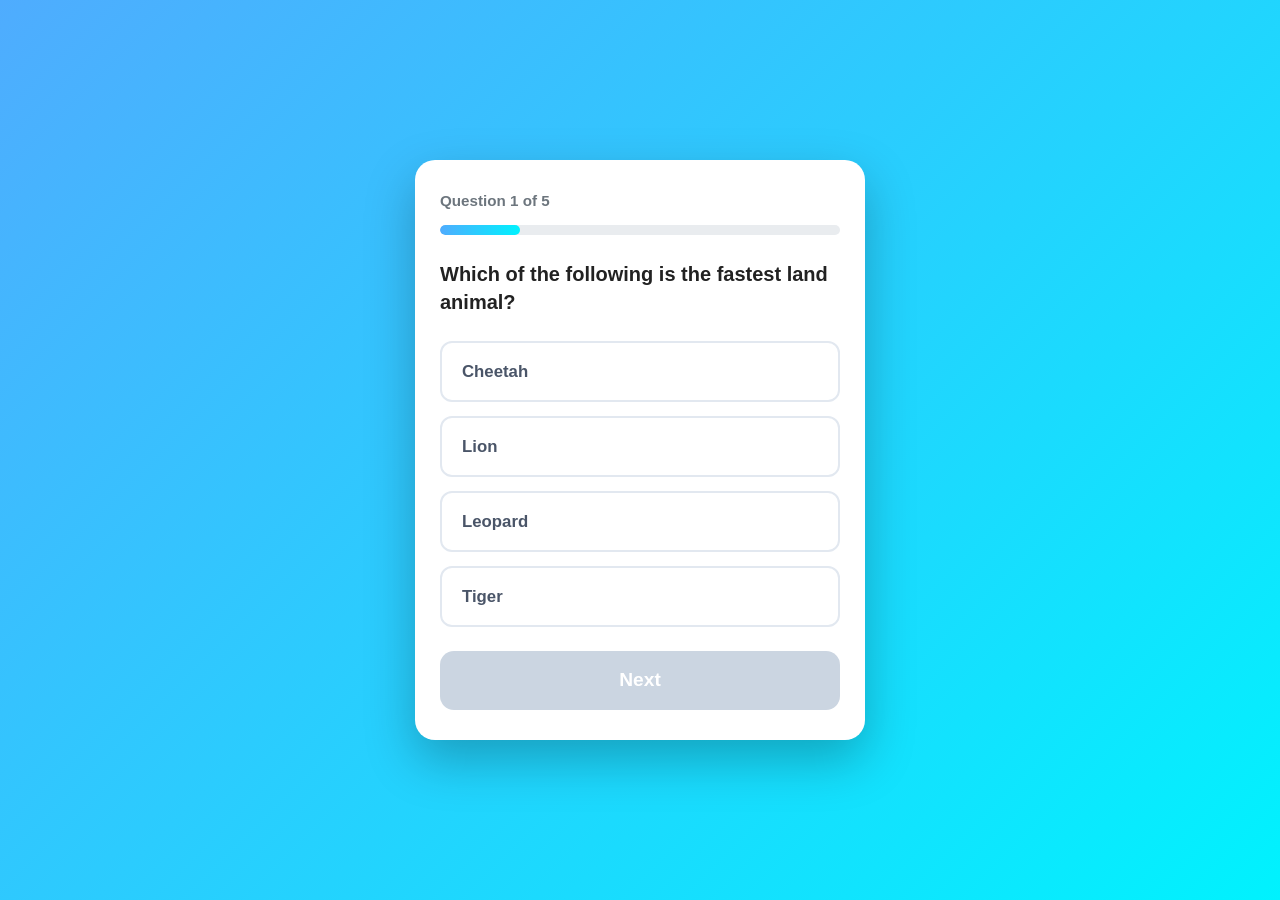
==== quiz.html @ bcdb6fd7 "first chnage first chnage" ====
<!DOCTYPE html>
<html lang="en">
<head>
    <meta charset="UTF-8">
    <meta name="viewport" content="width=device-width, initial-scale=1.0">
    <title>Quiz | Test Your IQ</title>
    <!-- Bootstrap 5 CSS -->
    <link href="https://cdn.jsdelivr.net/npm/bootstrap@5.3.0/dist/css/bootstrap.min.css" rel="stylesheet">
    <style>
        :root {
            --primary-color: #4facfe;
            --secondary-color: #00f2fe;
            --text-dark: #222222;
            --ad-bg: #f8f9fa;
            --ad-border: #ced4da;
        }

        body {
            /* Full screen gradient background matching homepage */
            background: linear-gradient(135deg, var(--primary-color) 0%, var(--secondary-color) 100%);
            font-family: Arial, sans-serif;
            color: var(--text-dark);
            margin: 0;
            min-height: 100vh;
            display: flex;
            flex-direction: column;
            justify-content: center;
            align-items: center;
            overflow-x: hidden;
            padding: 15px;
        }

        /* Mobile-first centered quiz card */
        .quiz-card {
            background: #ffffff;
            border-radius: 20px;
            padding: 30px 25px;
            max-width: 450px;
            width: 100%;
            box-shadow: 0 20px 50px rgba(0,0,0,0.25);
            position: relative;
        }

        /* Smooth slide and fade transition */
        .fade-in {
            animation: fadeIn 0.4s ease forwards;
        }

        @keyframes fadeIn {
            from { opacity: 0; transform: translateX(20px); }
            to { opacity: 1; transform: translateX(0); }
        }

        /* Progress Bar Segment */
        .progress-header {
            display: flex;
            justify-content: space-between;
            align-items: center;
            font-weight: 700;
            font-size: 0.95rem;
            color: #6c757d;
            margin-bottom: 12px;
        }

        .progress {
            height: 10px;
            border-radius: 10px;
            background-color: #e9ecef;
            margin-bottom: 25px;
        }

        .progress-bar {
            background: linear-gradient(to right, var(--primary-color), var(--secondary-color));
            border-radius: 10px;
            transition: width 0.4s ease;
        }

        /* Question Typography */
        #question-text {
            font-size: 1.25rem;
            font-weight: 800;
            margin-bottom: 25px;
            line-height: 1.4;
            color: var(--text-dark);
        }

        /* Interactive Choice Options */
        .option-btn {
            width: 100%;
            text-align: left;
            padding: 16px 20px;
            margin-bottom: 14px;
            border-radius: 12px;
            border: 2px solid #e2e8f0;
            background-color: #ffffff;
            font-size: 1.05rem;
            font-weight: 600;
            color: #4a5568;
            transition: all 0.2s ease;
            cursor: pointer;
        }

        .option-btn:hover {
            border-color: var(--primary-color);
            background-color: #f7fafc;
            transform: translateX(4px);
        }

        /* Selected State */
        .option-btn.selected {
            border-color: var(--primary-color);
            background-color: rgba(79, 172, 254, 0.1);
            color: var(--primary-color);
            box-shadow: 0 0 0 4px rgba(79, 172, 254, 0.2);
        }

        /* Clear AdContainer Specs */
        .ad-container {
            width: 100%;
            min-height: 90px;
            background-color: var(--ad-bg);
            border: 2px dashed var(--ad-border);
            display: flex;
            align-items: center;
            justify-content: center;
            color: #888888;
            border-radius: 12px;
            margin-bottom: 20px;
            font-size: 0.95rem;
            font-weight: bold;
        }

        /* Main action button */
        .btn-next {
            background: linear-gradient(to right, var(--primary-color), var(--secondary-color));
            color: #ffffff;
            font-size: 1.2rem;
            font-weight: bold;
            padding: 15px;
            border-radius: 14px;
            border: none;
            width: 100%;
            margin-top: 10px;
            transition: all 0.3s ease;
        }

        /* Disabled state formatting */
        .btn-next:disabled {
            background: #cbd5e1;
            color: #ffffff;
            cursor: not-allowed;
            box-shadow: none;
        }

        .btn-next:not(:disabled):hover {
            transform: translateY(-2px);
            box-shadow: 0 8px 25px rgba(0, 242, 254, 0.4);
            color: #ffffff;
        }

        /* Centered UI Loader */
        .loader-wrapper {
            display: flex;
            flex-direction: column;
            justify-content: center;
            align-items: center;
            color: white;
            animation: fadeIn 0.5s ease;
            text-align: center;
        }
        
    </style>
</head>
<body>

    <div class="quiz-card" id="main-card">
        
        <div id="quiz-wrapper">
            <!-- Progress Section -->
            <div class="progress-header">
                <span id="question-count">Question 1 of 5</span>
            </div>
            
            <div class="progress">
                <div id="progress-bar" class="progress-bar" role="progressbar" style="width: 20%;"></div>
            </div>

            <!-- Quiz Injection Wrapper with crossfade animation class -->
            <div id="question-fade-container" class="fade-in">
                <h3 id="question-text">Loading question...</h3>
                
                <div id="options-container">
                    <!-- Options injected here via JS -->
                </div>
            </div>

            <!-- Dynamic Ad Container (Appears conditionally based on indices) -->
            <div id="ad-slot" class="ad-container" style="display: none;">
                <div class="text-center">
                    Ad Space<br>
                    <small class="fw-normal">(Displays dynamically here)</small>
                </div>
            </div>

            <!-- Controlled Navigation -->
            <button id="next-btn" class="btn-next" disabled>Next</button>
        </div>

    </div>

    <!-- Bootstrap Bundle -->
    <script src="https://cdn.jsdelivr.net/npm/bootstrap@5.3.0/dist/js/bootstrap.bundle.min.js"></script>
    <script>
        // Quiz Data - 5 Questions
        const quizData = [
            {
                question: "Which of the following is the fastest land animal?",
                options: ["Cheetah", "Lion", "Leopard", "Tiger"],
                answer: "Cheetah"
            },
            {
                question: "How many continents are there on Earth?",
                options: ["5", "6", "7", "8"],
                answer: "7"
            },
            {
                question: "What is the hardest natural substance on Earth?",
                options: ["Gold", "Iron", "Diamond", "Platinum"],
                answer: "Diamond"
            },
            {
                question: "Solve the math puzzle: 5 + 5 × 5 = ?",
                options: ["50", "30", "25", "20"],
                answer: "30"
            },
            {
                question: "Which planet is known as the Red Planet?",
                options: ["Earth", "Mars", "Jupiter", "Venus"],
                answer: "Mars"
            }
        ];

        let currentQuestionIndex = 0;
        let score = 0;

        // Elements
        const questionText = document.getElementById('question-text');
        const optionsContainer = document.getElementById('options-container');
        const nextBtn = document.getElementById('next-btn');
        const progressCount = document.getElementById('question-count');
        const progressBar = document.getElementById('progress-bar');
        const adSlot = document.getElementById('ad-slot');
        const fadeContainer = document.getElementById('question-fade-container');

        // Functions
        function loadQuestion() {
            // Apply Fade-in structural animation transition
            fadeContainer.classList.remove('fade-in');
            void fadeContainer.offsetWidth; // Force Reflow
            fadeContainer.classList.add('fade-in');

            const currentQ = quizData[currentQuestionIndex];
            
            // Set typography texts and bootstrap progress width safely
            questionText.innerText = currentQ.question;
            progressCount.innerText = "Question " + (currentQuestionIndex + 1) + " of " + quizData.length;
            progressBar.style.width = (((currentQuestionIndex + 1) / quizData.length) * 100) + "%";

            // Render Dynamic Option Selectors
            optionsContainer.innerHTML = '';
            currentQ.options.forEach(opt => {
                const btn = document.createElement('button');
                btn.className = 'option-btn';
                btn.innerText = opt;
                btn.onclick = () => selectOption(btn, opt);
                optionsContainer.appendChild(btn);
            });

            // Neutralize UI states
            nextBtn.disabled = true;
            nextBtn.innerText = currentQuestionIndex === quizData.length - 1 ? "Submit Quiz" : "Next";
        }

        function selectOption(selectedBtn, selectedValue) {
            // Strip styles globally
            const options = document.querySelectorAll('.option-btn');
            options.forEach(btn => btn.classList.remove('selected'));
            
            // Reapply target styling cleanly
            selectedBtn.classList.add('selected');
            selectedBtn.setAttribute('data-value', selectedValue);

            // Allow passage structure
            nextBtn.disabled = false;
        }

        nextBtn.addEventListener('click', () => {
            const selectedBtn = document.querySelector('.option-btn.selected');
            if(!selectedBtn) return; // Failsafe check

            const selectedAnswer = selectedBtn.getAttribute('data-value');
            if (selectedAnswer === quizData[currentQuestionIndex].answer) {
                score++;
            }

            currentQuestionIndex++;

            // Handle Ad Display gracefully -> Inject specifically AFTER Q2 (index 2) and Q4 (index 4)
            if (currentQuestionIndex === 2 || currentQuestionIndex === 4) {
                adSlot.style.display = 'flex';
            } else {
                adSlot.style.display = 'none';
            }

            // Progression evaluation
            if (currentQuestionIndex < quizData.length) {
                loadQuestion();
            } else {
                finishQuiz();
            }
        });

        function finishQuiz() {
            // Store score output purely using localStorage before redirection
            localStorage.setItem('quizScore', score);
            localStorage.setItem('totalQuestions', quizData.length);
            
            // Seamless visual transition feedback
            const wrapper = document.getElementById('main-card');
            wrapper.style.display = 'none'; // Hide quiz card
            
            // Provide lightweight CSS animated div temporarily onto document body
            const loaderDiv = document.createElement('div');
            loaderDiv.className = 'loader-wrapper';
            loaderDiv.innerHTML = `
                <div class="spinner-border mb-3 mt-4 text-light" style="width: 4rem; height: 4rem;" role="status"></div>
                <h3 class="fw-bold mt-2">Calculating results...</h3>
            `;
            document.body.appendChild(loaderDiv);

            // Transition gracefully
            setTimeout(() => {
                window.location.href = 'result.html';
            }, 1500);
        }

        // Boot
        document.addEventListener('DOMContentLoaded', loadQuestion);
    </script>
</body>
</html>
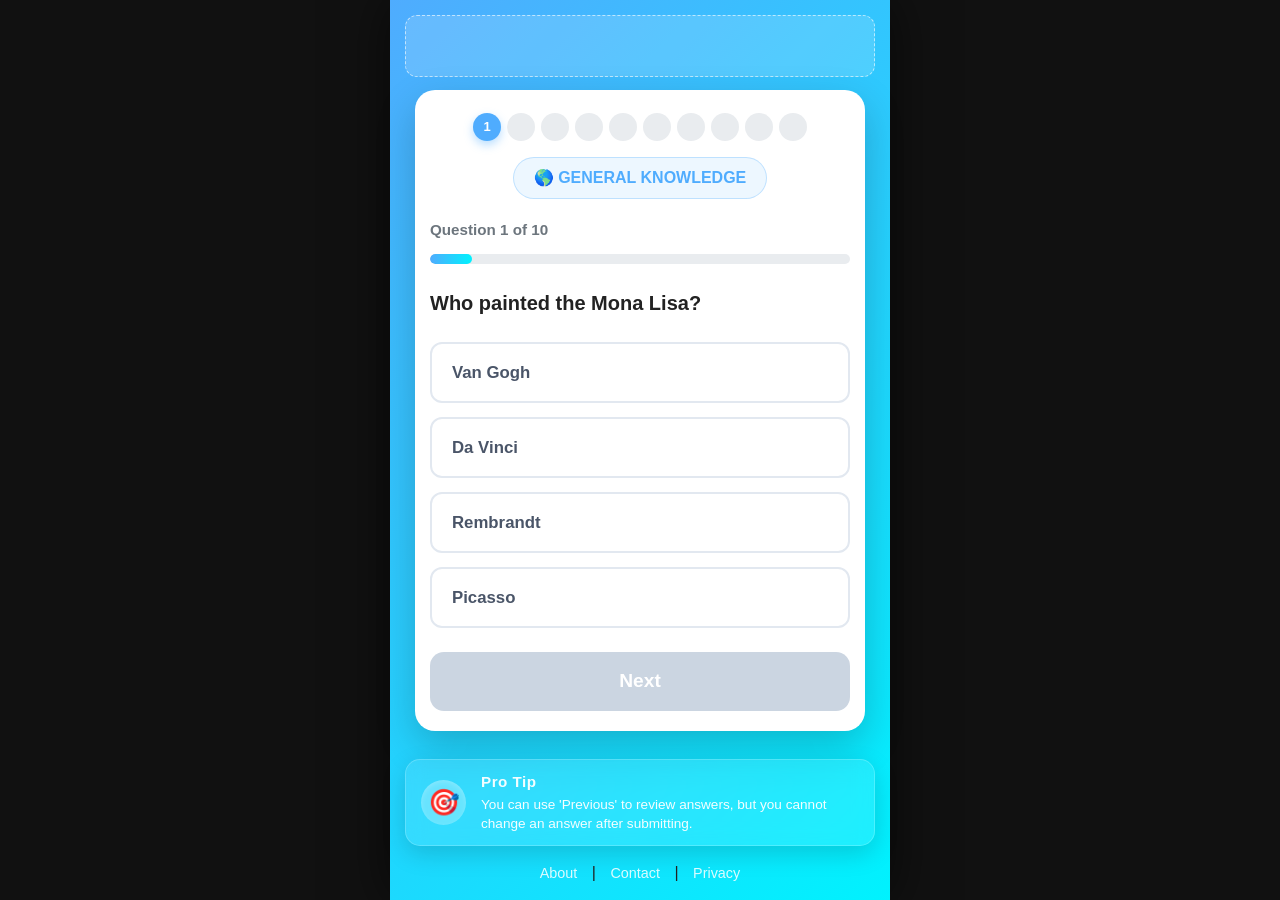
==== commit 33c1f657: "update chnage update chnage" ====
--- a/quiz.html
+++ b/quiz.html
@@ -2,8 +2,17 @@
 <html lang="en">
 <head>
     <meta charset="UTF-8">
-    <meta name="viewport" content="width=device-width, initial-scale=1.0">
-    <title>Quiz | Test Your IQ</title>
+    <meta name="viewport" content="width=device-width, initial-scale=1.0, maximum-scale=1.0, user-scalable=no, viewport-fit=cover">
+    <meta name="mobile-web-app-capable" content="yes">
+    <meta name="apple-mobile-web-app-capable" content="yes">
+    <meta name="theme-color" content="#4facfe">
+    <meta name="description" content="Answer random questions to test your knowledge! Let's see if you can score 10/10 in this premium quiz challenge.">
+    <meta name="keywords" content="quiz game, play quiz, knowledge test">
+    <title>Quiz Session | Play & Win</title>
+
+    <!-- 1️⃣ Google AdSense Main Script: Ahya 'YOUR_CLIENT_ID' ni jagya e tamaru AdSense Publisher ID nakho -->
+    <script async src="https://pagead2.googlesyndication.com/pagead/js/adsbygoogle.js?client=ca-pub-YOUR_CLIENT_ID" crossorigin="anonymous"></script>
+
     <!-- Bootstrap 5 CSS -->
     <link href="https://cdn.jsdelivr.net/npm/bootstrap@5.3.0/dist/css/bootstrap.min.css" rel="stylesheet">
     <style>
@@ -16,32 +25,125 @@
         }
 
         body {
-            /* Full screen gradient background matching homepage */
-            background: linear-gradient(135deg, var(--primary-color) 0%, var(--secondary-color) 100%);
+            background: url('https://images.unsplash.com/photo-1557683316-973673baf926?auto=format&fit=crop&w=1920&q=80') center/cover fixed, #111;
             font-family: Arial, sans-serif;
             color: var(--text-dark);
             margin: 0;
             min-height: 100vh;
             display: flex;
+            justify-content: center;
+            align-items: flex-start;
+        }
+
+        #app-wrapper {
+            background: linear-gradient(135deg, var(--primary-color) 0%, var(--secondary-color) 100%);
+            width: 100%;
+            max-width: 500px;
+            min-height: 100vh;
+            display: flex;
             flex-direction: column;
+            justify-content: space-between;
+            align-items: center;
+            padding: 15px 15px 5px 15px;
+            box-shadow: 0 0 50px rgba(0,0,0,0.6);
+            position: relative;
+        }
+
+        .top-banner-ad {
+            width: 100%;
+            background: rgba(255,255,255,0.15);
+            border: 1px dashed rgba(255,255,255,0.6);
+            border-radius: 12px;
+            padding: 10px;
+            text-align: center;
+            color: #ffffff;
+            font-weight: bold;
+            margin-bottom: 15px;
+            min-height: 60px;
+            display: flex;
+            flex-direction: column;
+            align-items: center;
+            justify-content: center;
+            font-size: 0.9rem;
+        }
+
+        .bottom-info-card {
+            background: rgba(255, 255, 255, 0.1);
+            backdrop-filter: blur(10px);
+            -webkit-backdrop-filter: blur(10px);
+            border: 1px solid rgba(255, 255, 255, 0.2);
+            border-radius: 15px;
+            padding: 12px 15px;
+            margin-top: 15px;
+            display: flex;
+            align-items: center;
+            gap: 15px;
+            text-align: left;
+            color: #ffffff;
+            box-shadow: 0 8px 25px rgba(0,0,0,0.15);
+            width: 100%;
+        }
+
+        .info-icon {
+            font-size: 1.6rem;
+            flex-shrink: 0;
+            background: rgba(255,255,255,0.25);
+            width: 45px;
+            height: 45px;
+            display: flex;
             justify-content: center;
             align-items: center;
-            overflow-x: hidden;
-            padding: 15px;
-        }
-
-        /* Mobile-first centered quiz card */
+            border-radius: 50%;
+            box-shadow: inset 0 2px 5px rgba(255,255,255,0.2);
+        }
+
+        .info-text {
+            font-size: 0.85rem;
+            line-height: 1.35;
+            opacity: 0.95;
+            flex: 1;
+        }
+
+        .info-text strong {
+            display: block;
+            font-size: 0.95rem;
+            margin-bottom: 4px;
+            color: #ffffff;
+            opacity: 1;
+            letter-spacing: 0.5px;
+        }
+        
+        footer {
+            margin-top: 15px;
+            padding-bottom: 10px;
+            text-align: center;
+        }
+
+        footer a {
+            color: #ffffff;
+            text-decoration: none;
+            font-size: 0.9rem;
+            margin: 0 10px;
+            opacity: 0.85;
+            transition: opacity 0.3s;
+            font-weight: 500;
+        }
+
+        footer a:hover {
+            opacity: 1;
+            text-decoration: underline;
+        }
+
         .quiz-card {
             background: #ffffff;
             border-radius: 20px;
-            padding: 30px 25px;
+            padding: 15px 15px 20px;
             max-width: 450px;
             width: 100%;
-            box-shadow: 0 20px 50px rgba(0,0,0,0.25);
+            box-shadow: 0 15px 40px rgba(0,0,0,0.2);
             position: relative;
         }
 
-        /* Smooth slide and fade transition */
         .fade-in {
             animation: fadeIn 0.4s ease forwards;
         }
@@ -51,7 +153,20 @@
             to { opacity: 1; transform: translateX(0); }
         }
 
-        /* Progress Bar Segment */
+        /* Dynamic Category Title Tag */
+        .cat-title {
+            background-color: rgba(79, 172, 254, 0.1);
+            color: var(--primary-color);
+            padding: 8px 20px;
+            border-radius: 30px;
+            font-size: 1rem;
+            font-weight: 800;
+            display: inline-block;
+            margin-bottom: 20px;
+            border: 1px solid rgba(79, 172, 254, 0.3);
+            text-transform: uppercase;
+        }
+
         .progress-header {
             display: flex;
             justify-content: space-between;
@@ -75,7 +190,6 @@
             transition: width 0.4s ease;
         }
 
-        /* Question Typography */
         #question-text {
             font-size: 1.25rem;
             font-weight: 800;
@@ -84,7 +198,6 @@
             color: var(--text-dark);
         }
 
-        /* Interactive Choice Options */
         .option-btn {
             width: 100%;
             text-align: left;
@@ -106,7 +219,6 @@
             transform: translateX(4px);
         }
 
-        /* Selected State */
         .option-btn.selected {
             border-color: var(--primary-color);
             background-color: rgba(79, 172, 254, 0.1);
@@ -114,7 +226,72 @@
             box-shadow: 0 0 0 4px rgba(79, 172, 254, 0.2);
         }
 
-        /* Clear AdContainer Specs */
+        .option-btn.correct {
+            background-color: #28a745 !important;
+            color: white !important;
+            border-color: #28a745 !important;
+        }
+
+        .option-btn.wrong {
+            background-color: #dc3545 !important;
+            color: white !important;
+            border-color: #dc3545 !important;
+        }
+
+        .progress-tracker {
+            display: flex;
+            justify-content: center;
+            gap: 6px;
+            margin-bottom: 20px;
+            flex-wrap: wrap;
+        }
+
+        .tracker-dot {
+            width: 28px;
+            height: 28px;
+            border-radius: 50%;
+            background: #e9ecef;
+            display: flex;
+            justify-content: center;
+            align-items: center;
+            font-size: 13px;
+            font-weight: bold;
+            color: transparent;
+            transition: all 0.3s ease;
+        }
+
+        .tracker-dot.correct {
+            background: #28a745;
+            color: white;
+            box-shadow: 0 4px 10px rgba(40,167,69,0.3);
+        }
+
+        .tracker-dot.wrong {
+            background: #dc3545;
+            color: white;
+            box-shadow: 0 4px 10px rgba(220,53,69,0.3);
+        }
+
+        .tracker-dot.active {
+            background: var(--primary-color);
+            color: white;
+            box-shadow: 0 4px 10px rgba(79,172,254,0.4);
+        }
+
+        .btn-prev {
+            background: #6c757d;
+            box-shadow: 0 5px 15px rgba(108,117,125,0.3);
+            color: white;
+            border: none;
+            border-radius: 14px;
+            font-weight: bold;
+            font-size: 1.2rem;
+            transition: all 0.3s;
+            padding: 15px;
+            width: 100%;
+            margin-top: 10px;
+        }
+
         .ad-container {
             width: 100%;
             min-height: 90px;
@@ -130,7 +307,6 @@
             font-weight: bold;
         }
 
-        /* Main action button */
         .btn-next {
             background: linear-gradient(to right, var(--primary-color), var(--secondary-color));
             color: #ffffff;
@@ -144,7 +320,6 @@
             transition: all 0.3s ease;
         }
 
-        /* Disabled state formatting */
         .btn-next:disabled {
             background: #cbd5e1;
             color: #ffffff;
@@ -158,7 +333,6 @@
             color: #ffffff;
         }
 
-        /* Centered UI Loader */
         .loader-wrapper {
             display: flex;
             flex-direction: column;
@@ -168,15 +342,37 @@
             animation: fadeIn 0.5s ease;
             text-align: center;
         }
-        
     </style>
 </head>
 <body>
-
-    <div class="quiz-card" id="main-card">
+    <div id="app-wrapper">
+
+        <div class="w-100">
+            <!-- Top External Banner Ad -->
+            <div class="top-banner-ad" style="margin-bottom: 0; padding: 0; display: block; overflow: hidden;">
+                <!-- 2️⃣ First Ad Unit: Ahya tamari AdSense details nakho -->
+                <ins class="adsbygoogle"
+                     style="display:block; min-height: 60px;"
+                     data-ad-client="ca-pub-YOUR_CLIENT_ID"
+                     data-ad-slot="YOUR_AD_SLOT_ID_1"
+                     data-ad-format="auto"
+                     data-full-width-responsive="true"></ins>
+                <script>
+                     (adsbygoogle = window.adsbygoogle || []).push({});
+                </script>
+            </div>
+        </div>
+
+        <div class="quiz-card" id="main-card">
         
+        <div id="progress-tracker" class="progress-tracker mt-2 mb-3"></div>
+
         <div id="quiz-wrapper">
-            <!-- Progress Section -->
+            
+            <div class="text-center fade-in">
+                <div id="cat-title-display" class="cat-title">Topic Loading...</div>
+            </div>
+
             <div class="progress-header">
                 <span id="question-count">Question 1 of 5</span>
             </div>
@@ -185,65 +381,160 @@
                 <div id="progress-bar" class="progress-bar" role="progressbar" style="width: 20%;"></div>
             </div>
 
-            <!-- Quiz Injection Wrapper with crossfade animation class -->
             <div id="question-fade-container" class="fade-in">
-                <h3 id="question-text">Loading question...</h3>
-                
-                <div id="options-container">
-                    <!-- Options injected here via JS -->
+                <h3 id="question-text">Loading Data...</h3>
+                <div id="options-container"></div>
+            </div>
+
+            <div id="ad-slot" class="ad-container" style="display: none; padding: 0; overflow: hidden;">
+                <!-- 3️⃣ In-Quiz Ad Unit -->
+                <ins class="adsbygoogle"
+                     style="display:block; min-height: 90px; width: 100%;"
+                     data-ad-client="ca-pub-YOUR_CLIENT_ID"
+                     data-ad-slot="YOUR_AD_SLOT_ID_2"
+                     data-ad-format="auto"
+                     data-full-width-responsive="true"></ins>
+                <script>
+                     (adsbygoogle = window.adsbygoogle || []).push({});
+                </script>
+            </div>
+
+            <div class="d-flex w-100 gap-2">
+                <button id="prev-btn" class="btn-prev w-50" style="display: none;">Previous</button>
+                <button id="next-btn" class="btn-next w-100" disabled>Next</button>
+            </div>
+        </div>
+
+        </div> <!-- End of quiz card -->
+
+        <div class="w-100">
+            <!-- Premium Glassmorphism Info Card -->
+            <div class="bottom-info-card">
+                <div class="info-icon">🎯</div>
+                <div class="info-text">
+                    <strong>Pro Tip</strong>
+                    You can use 'Previous' to review answers, but you cannot change an answer after submitting.
                 </div>
             </div>
 
-            <!-- Dynamic Ad Container (Appears conditionally based on indices) -->
-            <div id="ad-slot" class="ad-container" style="display: none;">
-                <div class="text-center">
-                    Ad Space<br>
-                    <small class="fw-normal">(Displays dynamically here)</small>
-                </div>
-            </div>
-
-            <!-- Controlled Navigation -->
-            <button id="next-btn" class="btn-next" disabled>Next</button>
+            <!-- AdSense Policy Pages Footer -->
+            <footer>
+                <a href="about.html">About</a> | 
+                <a href="contact.html">Contact</a> | 
+                <a href="privacy.html">Privacy</a>
+            </footer>
         </div>
 
-    </div>
+    </div> <!-- End of app-wrapper -->
 
     <!-- Bootstrap Bundle -->
     <script src="https://cdn.jsdelivr.net/npm/bootstrap@5.3.0/dist/js/bootstrap.bundle.min.js"></script>
     <script>
-        // Quiz Data - 5 Questions
-        const quizData = [
-            {
-                question: "Which of the following is the fastest land animal?",
-                options: ["Cheetah", "Lion", "Leopard", "Tiger"],
-                answer: "Cheetah"
+        // Data Structure accommodating multi-topics dynamically
+        const quizDatabase = {
+            gk: {
+                title: "🌎 General Knowledge",
+                data: [
+                    { question: "Which is the largest continent in the world?", options: ["Africa", "Asia", "Europe", "North America"], answer: "Asia" },
+                    { question: "Who painted the Mona Lisa?", options: ["Van Gogh", "Picasso", "Da Vinci", "Rembrandt"], answer: "Da Vinci" },
+                    { question: "What is the capital of Australia?", options: ["Sydney", "Melbourne", "Canberra", "Perth"], answer: "Canberra" },
+                    { question: "Which ocean is the largest?", options: ["Atlantic", "Indian", "Arctic", "Pacific"], answer: "Pacific" },
+                    { question: "How many states are there in the USA?", options: ["50", "52", "48", "51"], answer: "50" },
+                    { question: "Which is the smallest country in the world?", options: ["Monaco", "Vatican City", "San Marino", "Liechtenstein"], answer: "Vatican City" },
+                    { question: "Who was the first person to walk on the moon?", options: ["Yuri Gagarin", "Buzz Aldrin", "Neil Armstrong", "Michael Collins"], answer: "Neil Armstrong" },
+                    { question: "Mount Everest is located in which mountain range?", options: ["Andes", "Rockies", "Alps", "Himalayas"], answer: "Himalayas" },
+                    { question: "What is the longest river in the world?", options: ["Amazon", "Nile", "Yangtze", "Mississippi"], answer: "Nile" },
+                    { question: "Which bird is a universal symbol of peace?", options: ["Eagle", "Dove", "Swan", "Owl"], answer: "Dove" }
+                ]
             },
-            {
-                question: "How many continents are there on Earth?",
-                options: ["5", "6", "7", "8"],
-                answer: "7"
+            math: {
+                title: "🧮 Math Puzzle",
+                data: [
+                    { question: "Solve: 5 + 5 × 5 = ?", options: ["50", "30", "25", "20"], answer: "30" },
+                    { question: "What is the square root of 144?", options: ["10", "12", "14", "16"], answer: "12" },
+                    { question: "100 divided by half, plus 20 is?", options: ["70", "220", "20", "120"], answer: "220" },
+                    { question: "Which number is prime?", options: ["15", "21", "29", "33"], answer: "29" },
+                    { question: "What is 15% of 200?", options: ["30", "45", "15", "20"], answer: "30" },
+                    { question: "How many degrees are in a full circle?", options: ["180", "360", "90", "270"], answer: "360" },
+                    { question: "What is the next number in the sequence: 2, 4, 8, 16, ?", options: ["24", "30", "32", "64"], answer: "32" },
+                    { question: "Complete the equation: 8 x 8 = ?", options: ["56", "64", "72", "88"], answer: "64" },
+                    { question: "How many sides does a hexagon have?", options: ["5", "6", "7", "8"], answer: "6" },
+                    { question: "Find result: 15 - (5 * 2)", options: ["5", "10", "20", "25"], answer: "5" }
+                ]
             },
-            {
-                question: "What is the hardest natural substance on Earth?",
-                options: ["Gold", "Iron", "Diamond", "Platinum"],
-                answer: "Diamond"
+            science: {
+                title: "🧬 Science & Tech",
+                data: [
+                    { question: "What gas do plants absorb from the atmosphere?", options: ["Oxygen", "Carbon Dioxide", "Nitrogen", "Argon"], answer: "Carbon Dioxide" },
+                    { question: "What is the chemical symbol for Gold?", options: ["Go", "Gd", "Au", "Ag"], answer: "Au" },
+                    { question: "Which planet is known as the Red Planet?", options: ["Venus", "Jupiter", "Saturn", "Mars"], answer: "Mars" },
+                    { question: "Who invented the telephone?", options: ["Thomas Edison", "Nikola Tesla", "Alexander Graham Bell", "Isaac Newton"], answer: "Alexander Graham Bell" },
+                    { question: "What is the hardest natural substance on Earth?", options: ["Iron", "Diamond", "Gold", "Platinum"], answer: "Diamond" },
+                    { question: "Who developed the theory of relativity?", options: ["Isaac Newton", "Galileo Galilei", "Albert Einstein", "Stephen Hawking"], answer: "Albert Einstein" },
+                    { question: "What is the main component of the sun?", options: ["Helium", "Oxygen", "Nitrogen", "Hydrogen"], answer: "Hydrogen" },
+                    { question: "Which planet is the largest in our solar system?", options: ["Earth", "Saturn", "Jupiter", "Neptune"], answer: "Jupiter" },
+                    { question: "What part of the cell is known as the powerhouse?", options: ["Nucleus", "Ribosome", "Mitochondria", "Cell Wall"], answer: "Mitochondria" },
+                    { question: "How many bytes are in a kilobyte?", options: ["1000", "1024", "1048", "2048"], answer: "1024" }
+                ]
             },
-            {
-                question: "Solve the math puzzle: 5 + 5 × 5 = ?",
-                options: ["50", "30", "25", "20"],
-                answer: "30"
+            bollywood: {
+                title: "🎬 Bollywood",
+                data: [
+                    { question: "Who is known as the 'Badshah of Bollywood'?", options: ["Salman Khan", "Aamir Khan", "Shah Rukh Khan", "Akshay Kumar"], answer: "Shah Rukh Khan" },
+                    { question: "Which movie holds the record for highest grosser worldwide among older classics?", options: ["Sholay", "Mughal-E-Azam", "Dilwale Dulhania Le Jayenge", "Dangal"], answer: "Dangal" },
+                    { question: "Who directed '3 Idiots'?", options: ["Karan Johar", "Rajkumar Hirani", "Sanjay Leela Bhansali", "Rohit Shetty"], answer: "Rajkumar Hirani" },
+                    { question: "Which actress was known as the 'Hawa Hawai' girl?", options: ["Madhuri Dixit", "Sridevi", "Juhi Chawla", "Rekha"], answer: "Sridevi" },
+                    { question: "In 'Sholay', what was the name of Basanti’s horse?", options: ["Chetak", "Dhanno", "Badal", "Shera"], answer: "Dhanno" },
+                    { question: "Which actor played 'Munna Bhai'?", options: ["Arshad Warsi", "Sunny Deol", "Sanjay Dutt", "Govinda"], answer: "Sanjay Dutt" },
+                    { question: "What is the name of the alien in the movie 'Koi... Mil Gaya'?", options: ["P.K.", "Jadoo", "Krish", "Milky"], answer: "Jadoo" },
+                    { question: "Kitne aadmi the? is a famous line from which movie?", options: ["Deewaar", "Don", "Sholay", "Agneepath"], answer: "Sholay" },
+                    { question: "Who composed the Oscar-winning song 'Jai Ho'?", options: ["Pritam", "Shankar-Ehsaan-Loy", "A. R. Rahman", "Vishal-Shekhar"], answer: "A. R. Rahman" },
+                    { question: "In which movie does Kareena Kapoor play 'Geet'?", options: ["Kabhi Khushi Kabhie Gham", "Jab We Met", "Bodyguard", "3 Idiots"], answer: "Jab We Met" }
+                ]
             },
-            {
-                question: "Which planet is known as the Red Planet?",
-                options: ["Earth", "Mars", "Jupiter", "Venus"],
-                answer: "Mars"
-            }
-        ];
-
+            sports: {
+                title: "🏏 Sports Quiz",
+                data: [
+                    { question: "Which country won the first ICC Cricket World Cup?", options: ["Australia", "India", "West Indies", "England"], answer: "West Indies" },
+                    { question: "How many players are on a standard soccer team?", options: ["10", "11", "12", "9"], answer: "11" },
+                    { question: "Who holds the record for the most Olympic gold medals?", options: ["Usain Bolt", "Michael Phelps", "Carl Lewis", "Mark Spitz"], answer: "Michael Phelps" },
+                    { question: "In which sport would you perform a 'slam dunk'?", options: ["Tennis", "Basketball", "Volleyball", "Baseball"], answer: "Basketball" },
+                    { question: "What is the national sport of Canada?", options: ["Ice Hockey", "Lacrosse", "Curling", "Both A and B"], answer: "Both A and B" },
+                    { question: "How many grand slam tennis tournaments are there?", options: ["3", "4", "5", "6"], answer: "4" },
+                    { question: "Which country is famous for the martial art 'Judo'?", options: ["China", "Korea", "Japan", "Thailand"], answer: "Japan" },
+                    { question: "In cricket, how many runs are scored for hitting over the boundary without bouncing?", options: ["4", "5", "6", "8"], answer: "6" },
+                    { question: "Who is known as the 'Lightning Bolt' in athletics?", options: ["Carl Lewis", "Tyson Gay", "Justin Gatlin", "Usain Bolt"], answer: "Usain Bolt" },
+                    { question: "Which of these is an indoor game?", options: ["Table Tennis", "Golf", "Baseball", "Rugby"], answer: "Table Tennis" }
+                ]
+            }
+        };
+
+        // Determine specific loaded DB subset
+        const categoryId = localStorage.getItem('selectedCategory') || 'gk'; // Default failsafe
+        const activeCategory = quizDatabase[categoryId];
+
+        // Advanced Fisher-Yates Shuffle Function for complete randomness
+        function shuffleArray(array) {
+            let currentIndex = array.length, randomIndex;
+            while (currentIndex != 0) {
+                randomIndex = Math.floor(Math.random() * currentIndex);
+                currentIndex--;
+                [array[currentIndex], array[randomIndex]] = [array[randomIndex], array[currentIndex]];
+            }
+            return array;
+        }
+
+        // Shuffle Questions uniquely per session
+        const quizData = shuffleArray([...activeCategory.data]);
+
+        // Apply UI header title logic
+        document.getElementById('cat-title-display').innerText = activeCategory.title;
+
+        // Base Iteration Setup
         let currentQuestionIndex = 0;
         let score = 0;
-
-        // Elements
+        let userAnswers = {};
+
         const questionText = document.getElementById('question-text');
         const optionsContainer = document.getElementById('options-container');
         const nextBtn = document.getElementById('next-btn');
@@ -254,21 +545,46 @@
 
         // Functions
         function loadQuestion() {
-            // Apply Fade-in structural animation transition
             fadeContainer.classList.remove('fade-in');
-            void fadeContainer.offsetWidth; // Force Reflow
+            void fadeContainer.offsetWidth; 
             fadeContainer.classList.add('fade-in');
+
+            const prevBtn = document.getElementById('prev-btn');
+            if (currentQuestionIndex > 0) {
+                prevBtn.style.display = 'block';
+                nextBtn.classList.remove('w-100');
+                nextBtn.classList.add('w-50');
+            } else {
+                prevBtn.style.display = 'none';
+                nextBtn.classList.remove('w-50');
+                nextBtn.classList.add('w-100');
+            }
+
+            // Update Trackers
+            for (let i = 0; i < quizData.length; i++) {
+                const dot = document.getElementById('dot-' + i);
+                if (dot) {
+                    dot.classList.remove('active');
+                    if (i === currentQuestionIndex && !userAnswers[i]) {
+                        dot.classList.add('active');
+                        dot.innerText = i + 1;
+                    } else if (!userAnswers[i]) {
+                        dot.innerText = '';
+                    }
+                }
+            }
 
             const currentQ = quizData[currentQuestionIndex];
             
-            // Set typography texts and bootstrap progress width safely
             questionText.innerText = currentQ.question;
             progressCount.innerText = "Question " + (currentQuestionIndex + 1) + " of " + quizData.length;
             progressBar.style.width = (((currentQuestionIndex + 1) / quizData.length) * 100) + "%";
 
-            // Render Dynamic Option Selectors
             optionsContainer.innerHTML = '';
-            currentQ.options.forEach(opt => {
+            
+            const randomizedOptions = shuffleArray([...currentQ.options]);
+            
+            randomizedOptions.forEach(opt => {
                 const btn = document.createElement('button');
                 btn.className = 'option-btn';
                 btn.innerText = opt;
@@ -276,43 +592,64 @@
                 optionsContainer.appendChild(btn);
             });
 
-            // Neutralize UI states
             nextBtn.disabled = true;
             nextBtn.innerText = currentQuestionIndex === quizData.length - 1 ? "Submit Quiz" : "Next";
+
+            if (userAnswers[currentQuestionIndex]) {
+                const ansData = userAnswers[currentQuestionIndex];
+                Array.from(optionsContainer.children).forEach(btn => {
+                    btn.style.pointerEvents = 'none';
+                    if (btn.innerText === ansData.correctAns) {
+                        btn.classList.add('correct');
+                    } else if (btn.innerText === ansData.selected && !ansData.isCorrect) {
+                        btn.classList.add('wrong');
+                    }
+                });
+                nextBtn.disabled = false;
+            }
         }
 
         function selectOption(selectedBtn, selectedValue) {
-            // Strip styles globally
             const options = document.querySelectorAll('.option-btn');
             options.forEach(btn => btn.classList.remove('selected'));
-            
-            // Reapply target styling cleanly
             selectedBtn.classList.add('selected');
             selectedBtn.setAttribute('data-value', selectedValue);
-
-            // Allow passage structure
             nextBtn.disabled = false;
         }
 
         nextBtn.addEventListener('click', () => {
-            const selectedBtn = document.querySelector('.option-btn.selected');
-            if(!selectedBtn) return; // Failsafe check
-
-            const selectedAnswer = selectedBtn.getAttribute('data-value');
-            if (selectedAnswer === quizData[currentQuestionIndex].answer) {
-                score++;
+            if (!userAnswers[currentQuestionIndex]) {
+                const selectedBtn = document.querySelector('.option-btn.selected');
+                if(!selectedBtn) return; 
+
+                const selectedAnswer = selectedBtn.getAttribute('data-value');
+                const isCorrect = (selectedAnswer === quizData[currentQuestionIndex].answer);
+                
+                if (isCorrect) score++;
+
+                userAnswers[currentQuestionIndex] = {
+                    selected: selectedAnswer,
+                    correctAns: quizData[currentQuestionIndex].answer,
+                    isCorrect: isCorrect
+                };
+
+                const dot = document.getElementById('dot-' + currentQuestionIndex);
+                if (dot) {
+                    dot.innerText = isCorrect ? '✔' : '✖';
+                    dot.classList.remove('active');
+                    if (isCorrect) dot.classList.add('correct');
+                    else dot.classList.add('wrong');
+                }
             }
 
             currentQuestionIndex++;
 
-            // Handle Ad Display gracefully -> Inject specifically AFTER Q2 (index 2) and Q4 (index 4)
             if (currentQuestionIndex === 2 || currentQuestionIndex === 4) {
                 adSlot.style.display = 'flex';
             } else {
                 adSlot.style.display = 'none';
             }
 
-            // Progression evaluation
             if (currentQuestionIndex < quizData.length) {
                 loadQuestion();
             } else {
@@ -321,31 +658,47 @@
         });
 
         function finishQuiz() {
-            // Store score output purely using localStorage before redirection
+            // Write specific variables including Title to localStorage
             localStorage.setItem('quizScore', score);
             localStorage.setItem('totalQuestions', quizData.length);
+            localStorage.setItem('quizTopic', activeCategory.title);
             
-            // Seamless visual transition feedback
             const wrapper = document.getElementById('main-card');
-            wrapper.style.display = 'none'; // Hide quiz card
+            wrapper.style.display = 'none'; 
             
-            // Provide lightweight CSS animated div temporarily onto document body
             const loaderDiv = document.createElement('div');
             loaderDiv.className = 'loader-wrapper';
+            loaderDiv.style.width = '100%';
+            loaderDiv.style.flex = '1';
             loaderDiv.innerHTML = `
-                <div class="spinner-border mb-3 mt-4 text-light" style="width: 4rem; height: 4rem;" role="status"></div>
-                <h3 class="fw-bold mt-2">Calculating results...</h3>
+                <div class="spinner-border mb-3 mt-4 text-light" style="width: 4.5rem; height: 4.5rem;" role="status"></div>
+                <h3 class="fw-bold mt-3 text-light">Evaluating Answers...</h3>
             `;
-            document.body.appendChild(loaderDiv);
-
-            // Transition gracefully
+            // Critical fix: Append accurately to the inner app-wrapper mobile container layout
+            document.getElementById('app-wrapper').appendChild(loaderDiv);
+
             setTimeout(() => {
                 window.location.href = 'result.html';
             }, 1500);
         }
 
-        // Boot
-        document.addEventListener('DOMContentLoaded', loadQuestion);
+        document.getElementById('prev-btn').addEventListener('click', () => {
+            if (currentQuestionIndex > 0) {
+                currentQuestionIndex--;
+                loadQuestion();
+            }
+        });
+
+        document.addEventListener('DOMContentLoaded', () => {
+            const trackerContainer = document.getElementById('progress-tracker');
+            for (let i = 0; i < quizData.length; i++) {
+                const dot = document.createElement('div');
+                dot.className = 'tracker-dot';
+                dot.id = 'dot-' + i;
+                trackerContainer.appendChild(dot);
+            }
+            loadQuestion();
+        });
     </script>
 </body>
 </html>
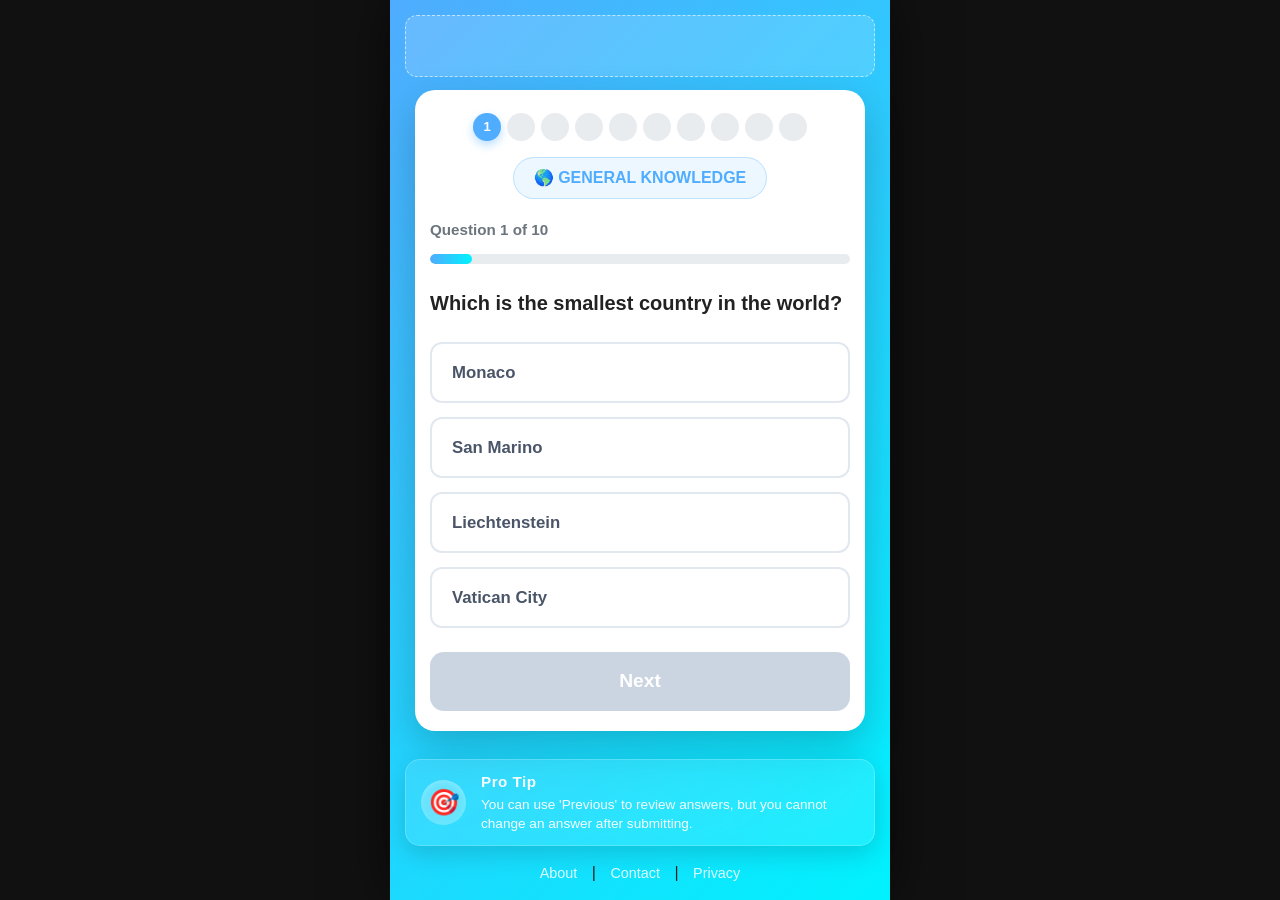
==== commit e4780093: "latest code push latest code push" ====
--- a/quiz.html
+++ b/quiz.html
@@ -1,704 +1,711 @@
-<!DOCTYPE html>
-<html lang="en">
-<head>
-    <meta charset="UTF-8">
-    <meta name="viewport" content="width=device-width, initial-scale=1.0, maximum-scale=1.0, user-scalable=no, viewport-fit=cover">
-    <meta name="mobile-web-app-capable" content="yes">
-    <meta name="apple-mobile-web-app-capable" content="yes">
-    <meta name="theme-color" content="#4facfe">
-    <meta name="description" content="Answer random questions to test your knowledge! Let's see if you can score 10/10 in this premium quiz challenge.">
-    <meta name="keywords" content="quiz game, play quiz, knowledge test">
-    <title>Quiz Session | Play & Win</title>
-
-    <!-- 1️⃣ Google AdSense Main Script: Ahya 'YOUR_CLIENT_ID' ni jagya e tamaru AdSense Publisher ID nakho -->
-    <script async src="https://pagead2.googlesyndication.com/pagead/js/adsbygoogle.js?client=ca-pub-YOUR_CLIENT_ID" crossorigin="anonymous"></script>
-
-    <!-- Bootstrap 5 CSS -->
-    <link href="https://cdn.jsdelivr.net/npm/bootstrap@5.3.0/dist/css/bootstrap.min.css" rel="stylesheet">
-    <style>
-        :root {
-            --primary-color: #4facfe;
-            --secondary-color: #00f2fe;
-            --text-dark: #222222;
-            --ad-bg: #f8f9fa;
-            --ad-border: #ced4da;
-        }
-
-        body {
-            background: url('https://images.unsplash.com/photo-1557683316-973673baf926?auto=format&fit=crop&w=1920&q=80') center/cover fixed, #111;
-            font-family: Arial, sans-serif;
-            color: var(--text-dark);
-            margin: 0;
-            min-height: 100vh;
-            display: flex;
-            justify-content: center;
-            align-items: flex-start;
-        }
-
-        #app-wrapper {
-            background: linear-gradient(135deg, var(--primary-color) 0%, var(--secondary-color) 100%);
-            width: 100%;
-            max-width: 500px;
-            min-height: 100vh;
-            display: flex;
-            flex-direction: column;
-            justify-content: space-between;
-            align-items: center;
-            padding: 15px 15px 5px 15px;
-            box-shadow: 0 0 50px rgba(0,0,0,0.6);
-            position: relative;
-        }
-
-        .top-banner-ad {
-            width: 100%;
-            background: rgba(255,255,255,0.15);
-            border: 1px dashed rgba(255,255,255,0.6);
-            border-radius: 12px;
-            padding: 10px;
-            text-align: center;
-            color: #ffffff;
-            font-weight: bold;
-            margin-bottom: 15px;
-            min-height: 60px;
-            display: flex;
-            flex-direction: column;
-            align-items: center;
-            justify-content: center;
-            font-size: 0.9rem;
-        }
-
-        .bottom-info-card {
-            background: rgba(255, 255, 255, 0.1);
-            backdrop-filter: blur(10px);
-            -webkit-backdrop-filter: blur(10px);
-            border: 1px solid rgba(255, 255, 255, 0.2);
-            border-radius: 15px;
-            padding: 12px 15px;
-            margin-top: 15px;
-            display: flex;
-            align-items: center;
-            gap: 15px;
-            text-align: left;
-            color: #ffffff;
-            box-shadow: 0 8px 25px rgba(0,0,0,0.15);
-            width: 100%;
-        }
-
-        .info-icon {
-            font-size: 1.6rem;
-            flex-shrink: 0;
-            background: rgba(255,255,255,0.25);
-            width: 45px;
-            height: 45px;
-            display: flex;
-            justify-content: center;
-            align-items: center;
-            border-radius: 50%;
-            box-shadow: inset 0 2px 5px rgba(255,255,255,0.2);
-        }
-
-        .info-text {
-            font-size: 0.85rem;
-            line-height: 1.35;
-            opacity: 0.95;
-            flex: 1;
-        }
-
-        .info-text strong {
-            display: block;
-            font-size: 0.95rem;
-            margin-bottom: 4px;
-            color: #ffffff;
-            opacity: 1;
-            letter-spacing: 0.5px;
-        }
-        
-        footer {
-            margin-top: 15px;
-            padding-bottom: 10px;
-            text-align: center;
-        }
-
-        footer a {
-            color: #ffffff;
-            text-decoration: none;
-            font-size: 0.9rem;
-            margin: 0 10px;
-            opacity: 0.85;
-            transition: opacity 0.3s;
-            font-weight: 500;
-        }
-
-        footer a:hover {
-            opacity: 1;
-            text-decoration: underline;
-        }
-
-        .quiz-card {
-            background: #ffffff;
-            border-radius: 20px;
-            padding: 15px 15px 20px;
-            max-width: 450px;
-            width: 100%;
-            box-shadow: 0 15px 40px rgba(0,0,0,0.2);
-            position: relative;
-        }
-
-        .fade-in {
-            animation: fadeIn 0.4s ease forwards;
-        }
-
-        @keyframes fadeIn {
-            from { opacity: 0; transform: translateX(20px); }
-            to { opacity: 1; transform: translateX(0); }
-        }
-
-        /* Dynamic Category Title Tag */
-        .cat-title {
-            background-color: rgba(79, 172, 254, 0.1);
-            color: var(--primary-color);
-            padding: 8px 20px;
-            border-radius: 30px;
-            font-size: 1rem;
-            font-weight: 800;
-            display: inline-block;
-            margin-bottom: 20px;
-            border: 1px solid rgba(79, 172, 254, 0.3);
-            text-transform: uppercase;
-        }
-
-        .progress-header {
-            display: flex;
-            justify-content: space-between;
-            align-items: center;
-            font-weight: 700;
-            font-size: 0.95rem;
-            color: #6c757d;
-            margin-bottom: 12px;
-        }
-
-        .progress {
-            height: 10px;
-            border-radius: 10px;
-            background-color: #e9ecef;
-            margin-bottom: 25px;
-        }
-
-        .progress-bar {
-            background: linear-gradient(to right, var(--primary-color), var(--secondary-color));
-            border-radius: 10px;
-            transition: width 0.4s ease;
-        }
-
-        #question-text {
-            font-size: 1.25rem;
-            font-weight: 800;
-            margin-bottom: 25px;
-            line-height: 1.4;
-            color: var(--text-dark);
-        }
-
-        .option-btn {
-            width: 100%;
-            text-align: left;
-            padding: 16px 20px;
-            margin-bottom: 14px;
-            border-radius: 12px;
-            border: 2px solid #e2e8f0;
-            background-color: #ffffff;
-            font-size: 1.05rem;
-            font-weight: 600;
-            color: #4a5568;
-            transition: all 0.2s ease;
-            cursor: pointer;
-        }
-
-        .option-btn:hover {
-            border-color: var(--primary-color);
-            background-color: #f7fafc;
-            transform: translateX(4px);
-        }
-
-        .option-btn.selected {
-            border-color: var(--primary-color);
-            background-color: rgba(79, 172, 254, 0.1);
-            color: var(--primary-color);
-            box-shadow: 0 0 0 4px rgba(79, 172, 254, 0.2);
-        }
-
-        .option-btn.correct {
-            background-color: #28a745 !important;
-            color: white !important;
-            border-color: #28a745 !important;
-        }
-
-        .option-btn.wrong {
-            background-color: #dc3545 !important;
-            color: white !important;
-            border-color: #dc3545 !important;
-        }
-
-        .progress-tracker {
-            display: flex;
-            justify-content: center;
-            gap: 6px;
-            margin-bottom: 20px;
-            flex-wrap: wrap;
-        }
-
-        .tracker-dot {
-            width: 28px;
-            height: 28px;
-            border-radius: 50%;
-            background: #e9ecef;
-            display: flex;
-            justify-content: center;
-            align-items: center;
-            font-size: 13px;
-            font-weight: bold;
-            color: transparent;
-            transition: all 0.3s ease;
-        }
-
-        .tracker-dot.correct {
-            background: #28a745;
-            color: white;
-            box-shadow: 0 4px 10px rgba(40,167,69,0.3);
-        }
-
-        .tracker-dot.wrong {
-            background: #dc3545;
-            color: white;
-            box-shadow: 0 4px 10px rgba(220,53,69,0.3);
-        }
-
-        .tracker-dot.active {
-            background: var(--primary-color);
-            color: white;
-            box-shadow: 0 4px 10px rgba(79,172,254,0.4);
-        }
-
-        .btn-prev {
-            background: #6c757d;
-            box-shadow: 0 5px 15px rgba(108,117,125,0.3);
-            color: white;
-            border: none;
-            border-radius: 14px;
-            font-weight: bold;
-            font-size: 1.2rem;
-            transition: all 0.3s;
-            padding: 15px;
-            width: 100%;
-            margin-top: 10px;
-        }
-
-        .ad-container {
-            width: 100%;
-            min-height: 90px;
-            background-color: var(--ad-bg);
-            border: 2px dashed var(--ad-border);
-            display: flex;
-            align-items: center;
-            justify-content: center;
-            color: #888888;
-            border-radius: 12px;
-            margin-bottom: 20px;
-            font-size: 0.95rem;
-            font-weight: bold;
-        }
-
-        .btn-next {
-            background: linear-gradient(to right, var(--primary-color), var(--secondary-color));
-            color: #ffffff;
-            font-size: 1.2rem;
-            font-weight: bold;
-            padding: 15px;
-            border-radius: 14px;
-            border: none;
-            width: 100%;
-            margin-top: 10px;
-            transition: all 0.3s ease;
-        }
-
-        .btn-next:disabled {
-            background: #cbd5e1;
-            color: #ffffff;
-            cursor: not-allowed;
-            box-shadow: none;
-        }
-
-        .btn-next:not(:disabled):hover {
-            transform: translateY(-2px);
-            box-shadow: 0 8px 25px rgba(0, 242, 254, 0.4);
-            color: #ffffff;
-        }
-
-        .loader-wrapper {
-            display: flex;
-            flex-direction: column;
-            justify-content: center;
-            align-items: center;
-            color: white;
-            animation: fadeIn 0.5s ease;
-            text-align: center;
-        }
-    </style>
-</head>
-<body>
-    <div id="app-wrapper">
-
-        <div class="w-100">
-            <!-- Top External Banner Ad -->
-            <div class="top-banner-ad" style="margin-bottom: 0; padding: 0; display: block; overflow: hidden;">
-                <!-- 2️⃣ First Ad Unit: Ahya tamari AdSense details nakho -->
-                <ins class="adsbygoogle"
-                     style="display:block; min-height: 60px;"
-                     data-ad-client="ca-pub-YOUR_CLIENT_ID"
-                     data-ad-slot="YOUR_AD_SLOT_ID_1"
-                     data-ad-format="auto"
-                     data-full-width-responsive="true"></ins>
-                <script>
-                     (adsbygoogle = window.adsbygoogle || []).push({});
-                </script>
-            </div>
-        </div>
-
-        <div class="quiz-card" id="main-card">
-        
-        <div id="progress-tracker" class="progress-tracker mt-2 mb-3"></div>
-
-        <div id="quiz-wrapper">
-            
-            <div class="text-center fade-in">
-                <div id="cat-title-display" class="cat-title">Topic Loading...</div>
-            </div>
-
-            <div class="progress-header">
-                <span id="question-count">Question 1 of 5</span>
-            </div>
-            
-            <div class="progress">
-                <div id="progress-bar" class="progress-bar" role="progressbar" style="width: 20%;"></div>
-            </div>
-
-            <div id="question-fade-container" class="fade-in">
-                <h3 id="question-text">Loading Data...</h3>
-                <div id="options-container"></div>
-            </div>
-
-            <div id="ad-slot" class="ad-container" style="display: none; padding: 0; overflow: hidden;">
-                <!-- 3️⃣ In-Quiz Ad Unit -->
-                <ins class="adsbygoogle"
-                     style="display:block; min-height: 90px; width: 100%;"
-                     data-ad-client="ca-pub-YOUR_CLIENT_ID"
-                     data-ad-slot="YOUR_AD_SLOT_ID_2"
-                     data-ad-format="auto"
-                     data-full-width-responsive="true"></ins>
-                <script>
-                     (adsbygoogle = window.adsbygoogle || []).push({});
-                </script>
-            </div>
-
-            <div class="d-flex w-100 gap-2">
-                <button id="prev-btn" class="btn-prev w-50" style="display: none;">Previous</button>
-                <button id="next-btn" class="btn-next w-100" disabled>Next</button>
-            </div>
-        </div>
-
-        </div> <!-- End of quiz card -->
-
-        <div class="w-100">
-            <!-- Premium Glassmorphism Info Card -->
-            <div class="bottom-info-card">
-                <div class="info-icon">🎯</div>
-                <div class="info-text">
-                    <strong>Pro Tip</strong>
-                    You can use 'Previous' to review answers, but you cannot change an answer after submitting.
-                </div>
-            </div>
-
-            <!-- AdSense Policy Pages Footer -->
-            <footer>
-                <a href="about.html">About</a> | 
-                <a href="contact.html">Contact</a> | 
-                <a href="privacy.html">Privacy</a>
-            </footer>
-        </div>
-
-    </div> <!-- End of app-wrapper -->
-
-    <!-- Bootstrap Bundle -->
-    <script src="https://cdn.jsdelivr.net/npm/bootstrap@5.3.0/dist/js/bootstrap.bundle.min.js"></script>
-    <script>
-        // Data Structure accommodating multi-topics dynamically
-        const quizDatabase = {
-            gk: {
-                title: "🌎 General Knowledge",
-                data: [
-                    { question: "Which is the largest continent in the world?", options: ["Africa", "Asia", "Europe", "North America"], answer: "Asia" },
-                    { question: "Who painted the Mona Lisa?", options: ["Van Gogh", "Picasso", "Da Vinci", "Rembrandt"], answer: "Da Vinci" },
-                    { question: "What is the capital of Australia?", options: ["Sydney", "Melbourne", "Canberra", "Perth"], answer: "Canberra" },
-                    { question: "Which ocean is the largest?", options: ["Atlantic", "Indian", "Arctic", "Pacific"], answer: "Pacific" },
-                    { question: "How many states are there in the USA?", options: ["50", "52", "48", "51"], answer: "50" },
-                    { question: "Which is the smallest country in the world?", options: ["Monaco", "Vatican City", "San Marino", "Liechtenstein"], answer: "Vatican City" },
-                    { question: "Who was the first person to walk on the moon?", options: ["Yuri Gagarin", "Buzz Aldrin", "Neil Armstrong", "Michael Collins"], answer: "Neil Armstrong" },
-                    { question: "Mount Everest is located in which mountain range?", options: ["Andes", "Rockies", "Alps", "Himalayas"], answer: "Himalayas" },
-                    { question: "What is the longest river in the world?", options: ["Amazon", "Nile", "Yangtze", "Mississippi"], answer: "Nile" },
-                    { question: "Which bird is a universal symbol of peace?", options: ["Eagle", "Dove", "Swan", "Owl"], answer: "Dove" }
-                ]
-            },
-            math: {
-                title: "🧮 Math Puzzle",
-                data: [
-                    { question: "Solve: 5 + 5 × 5 = ?", options: ["50", "30", "25", "20"], answer: "30" },
-                    { question: "What is the square root of 144?", options: ["10", "12", "14", "16"], answer: "12" },
-                    { question: "100 divided by half, plus 20 is?", options: ["70", "220", "20", "120"], answer: "220" },
-                    { question: "Which number is prime?", options: ["15", "21", "29", "33"], answer: "29" },
-                    { question: "What is 15% of 200?", options: ["30", "45", "15", "20"], answer: "30" },
-                    { question: "How many degrees are in a full circle?", options: ["180", "360", "90", "270"], answer: "360" },
-                    { question: "What is the next number in the sequence: 2, 4, 8, 16, ?", options: ["24", "30", "32", "64"], answer: "32" },
-                    { question: "Complete the equation: 8 x 8 = ?", options: ["56", "64", "72", "88"], answer: "64" },
-                    { question: "How many sides does a hexagon have?", options: ["5", "6", "7", "8"], answer: "6" },
-                    { question: "Find result: 15 - (5 * 2)", options: ["5", "10", "20", "25"], answer: "5" }
-                ]
-            },
-            science: {
-                title: "🧬 Science & Tech",
-                data: [
-                    { question: "What gas do plants absorb from the atmosphere?", options: ["Oxygen", "Carbon Dioxide", "Nitrogen", "Argon"], answer: "Carbon Dioxide" },
-                    { question: "What is the chemical symbol for Gold?", options: ["Go", "Gd", "Au", "Ag"], answer: "Au" },
-                    { question: "Which planet is known as the Red Planet?", options: ["Venus", "Jupiter", "Saturn", "Mars"], answer: "Mars" },
-                    { question: "Who invented the telephone?", options: ["Thomas Edison", "Nikola Tesla", "Alexander Graham Bell", "Isaac Newton"], answer: "Alexander Graham Bell" },
-                    { question: "What is the hardest natural substance on Earth?", options: ["Iron", "Diamond", "Gold", "Platinum"], answer: "Diamond" },
-                    { question: "Who developed the theory of relativity?", options: ["Isaac Newton", "Galileo Galilei", "Albert Einstein", "Stephen Hawking"], answer: "Albert Einstein" },
-                    { question: "What is the main component of the sun?", options: ["Helium", "Oxygen", "Nitrogen", "Hydrogen"], answer: "Hydrogen" },
-                    { question: "Which planet is the largest in our solar system?", options: ["Earth", "Saturn", "Jupiter", "Neptune"], answer: "Jupiter" },
-                    { question: "What part of the cell is known as the powerhouse?", options: ["Nucleus", "Ribosome", "Mitochondria", "Cell Wall"], answer: "Mitochondria" },
-                    { question: "How many bytes are in a kilobyte?", options: ["1000", "1024", "1048", "2048"], answer: "1024" }
-                ]
-            },
-            bollywood: {
-                title: "🎬 Bollywood",
-                data: [
-                    { question: "Who is known as the 'Badshah of Bollywood'?", options: ["Salman Khan", "Aamir Khan", "Shah Rukh Khan", "Akshay Kumar"], answer: "Shah Rukh Khan" },
-                    { question: "Which movie holds the record for highest grosser worldwide among older classics?", options: ["Sholay", "Mughal-E-Azam", "Dilwale Dulhania Le Jayenge", "Dangal"], answer: "Dangal" },
-                    { question: "Who directed '3 Idiots'?", options: ["Karan Johar", "Rajkumar Hirani", "Sanjay Leela Bhansali", "Rohit Shetty"], answer: "Rajkumar Hirani" },
-                    { question: "Which actress was known as the 'Hawa Hawai' girl?", options: ["Madhuri Dixit", "Sridevi", "Juhi Chawla", "Rekha"], answer: "Sridevi" },
-                    { question: "In 'Sholay', what was the name of Basanti’s horse?", options: ["Chetak", "Dhanno", "Badal", "Shera"], answer: "Dhanno" },
-                    { question: "Which actor played 'Munna Bhai'?", options: ["Arshad Warsi", "Sunny Deol", "Sanjay Dutt", "Govinda"], answer: "Sanjay Dutt" },
-                    { question: "What is the name of the alien in the movie 'Koi... Mil Gaya'?", options: ["P.K.", "Jadoo", "Krish", "Milky"], answer: "Jadoo" },
-                    { question: "Kitne aadmi the? is a famous line from which movie?", options: ["Deewaar", "Don", "Sholay", "Agneepath"], answer: "Sholay" },
-                    { question: "Who composed the Oscar-winning song 'Jai Ho'?", options: ["Pritam", "Shankar-Ehsaan-Loy", "A. R. Rahman", "Vishal-Shekhar"], answer: "A. R. Rahman" },
-                    { question: "In which movie does Kareena Kapoor play 'Geet'?", options: ["Kabhi Khushi Kabhie Gham", "Jab We Met", "Bodyguard", "3 Idiots"], answer: "Jab We Met" }
-                ]
-            },
-            sports: {
-                title: "🏏 Sports Quiz",
-                data: [
-                    { question: "Which country won the first ICC Cricket World Cup?", options: ["Australia", "India", "West Indies", "England"], answer: "West Indies" },
-                    { question: "How many players are on a standard soccer team?", options: ["10", "11", "12", "9"], answer: "11" },
-                    { question: "Who holds the record for the most Olympic gold medals?", options: ["Usain Bolt", "Michael Phelps", "Carl Lewis", "Mark Spitz"], answer: "Michael Phelps" },
-                    { question: "In which sport would you perform a 'slam dunk'?", options: ["Tennis", "Basketball", "Volleyball", "Baseball"], answer: "Basketball" },
-                    { question: "What is the national sport of Canada?", options: ["Ice Hockey", "Lacrosse", "Curling", "Both A and B"], answer: "Both A and B" },
-                    { question: "How many grand slam tennis tournaments are there?", options: ["3", "4", "5", "6"], answer: "4" },
-                    { question: "Which country is famous for the martial art 'Judo'?", options: ["China", "Korea", "Japan", "Thailand"], answer: "Japan" },
-                    { question: "In cricket, how many runs are scored for hitting over the boundary without bouncing?", options: ["4", "5", "6", "8"], answer: "6" },
-                    { question: "Who is known as the 'Lightning Bolt' in athletics?", options: ["Carl Lewis", "Tyson Gay", "Justin Gatlin", "Usain Bolt"], answer: "Usain Bolt" },
-                    { question: "Which of these is an indoor game?", options: ["Table Tennis", "Golf", "Baseball", "Rugby"], answer: "Table Tennis" }
-                ]
-            }
-        };
-
-        // Determine specific loaded DB subset
-        const categoryId = localStorage.getItem('selectedCategory') || 'gk'; // Default failsafe
-        const activeCategory = quizDatabase[categoryId];
-
-        // Advanced Fisher-Yates Shuffle Function for complete randomness
-        function shuffleArray(array) {
-            let currentIndex = array.length, randomIndex;
-            while (currentIndex != 0) {
-                randomIndex = Math.floor(Math.random() * currentIndex);
-                currentIndex--;
-                [array[currentIndex], array[randomIndex]] = [array[randomIndex], array[currentIndex]];
-            }
-            return array;
-        }
-
-        // Shuffle Questions uniquely per session
-        const quizData = shuffleArray([...activeCategory.data]);
-
-        // Apply UI header title logic
-        document.getElementById('cat-title-display').innerText = activeCategory.title;
-
-        // Base Iteration Setup
-        let currentQuestionIndex = 0;
-        let score = 0;
-        let userAnswers = {};
-
-        const questionText = document.getElementById('question-text');
-        const optionsContainer = document.getElementById('options-container');
-        const nextBtn = document.getElementById('next-btn');
-        const progressCount = document.getElementById('question-count');
-        const progressBar = document.getElementById('progress-bar');
-        const adSlot = document.getElementById('ad-slot');
-        const fadeContainer = document.getElementById('question-fade-container');
-
-        // Functions
-        function loadQuestion() {
-            fadeContainer.classList.remove('fade-in');
-            void fadeContainer.offsetWidth; 
-            fadeContainer.classList.add('fade-in');
-
-            const prevBtn = document.getElementById('prev-btn');
-            if (currentQuestionIndex > 0) {
-                prevBtn.style.display = 'block';
-                nextBtn.classList.remove('w-100');
-                nextBtn.classList.add('w-50');
-            } else {
-                prevBtn.style.display = 'none';
-                nextBtn.classList.remove('w-50');
-                nextBtn.classList.add('w-100');
-            }
-
-            // Update Trackers
-            for (let i = 0; i < quizData.length; i++) {
-                const dot = document.getElementById('dot-' + i);
-                if (dot) {
-                    dot.classList.remove('active');
-                    if (i === currentQuestionIndex && !userAnswers[i]) {
-                        dot.classList.add('active');
-                        dot.innerText = i + 1;
-                    } else if (!userAnswers[i]) {
-                        dot.innerText = '';
-                    }
-                }
-            }
-
-            const currentQ = quizData[currentQuestionIndex];
-            
-            questionText.innerText = currentQ.question;
-            progressCount.innerText = "Question " + (currentQuestionIndex + 1) + " of " + quizData.length;
-            progressBar.style.width = (((currentQuestionIndex + 1) / quizData.length) * 100) + "%";
-
-            optionsContainer.innerHTML = '';
-            
-            const randomizedOptions = shuffleArray([...currentQ.options]);
-            
-            randomizedOptions.forEach(opt => {
-                const btn = document.createElement('button');
-                btn.className = 'option-btn';
-                btn.innerText = opt;
-                btn.onclick = () => selectOption(btn, opt);
-                optionsContainer.appendChild(btn);
-            });
-
-            nextBtn.disabled = true;
-            nextBtn.innerText = currentQuestionIndex === quizData.length - 1 ? "Submit Quiz" : "Next";
-
-            if (userAnswers[currentQuestionIndex]) {
-                const ansData = userAnswers[currentQuestionIndex];
-                Array.from(optionsContainer.children).forEach(btn => {
-                    btn.style.pointerEvents = 'none';
-                    if (btn.innerText === ansData.correctAns) {
-                        btn.classList.add('correct');
-                    } else if (btn.innerText === ansData.selected && !ansData.isCorrect) {
-                        btn.classList.add('wrong');
-                    }
-                });
-                nextBtn.disabled = false;
-            }
-        }
-
-        function selectOption(selectedBtn, selectedValue) {
-            const options = document.querySelectorAll('.option-btn');
-            options.forEach(btn => btn.classList.remove('selected'));
-            selectedBtn.classList.add('selected');
-            selectedBtn.setAttribute('data-value', selectedValue);
-            nextBtn.disabled = false;
-        }
-
-        nextBtn.addEventListener('click', () => {
-            if (!userAnswers[currentQuestionIndex]) {
-                const selectedBtn = document.querySelector('.option-btn.selected');
-                if(!selectedBtn) return; 
-
-                const selectedAnswer = selectedBtn.getAttribute('data-value');
-                const isCorrect = (selectedAnswer === quizData[currentQuestionIndex].answer);
-                
-                if (isCorrect) score++;
-
-                userAnswers[currentQuestionIndex] = {
-                    selected: selectedAnswer,
-                    correctAns: quizData[currentQuestionIndex].answer,
-                    isCorrect: isCorrect
-                };
-
-                const dot = document.getElementById('dot-' + currentQuestionIndex);
-                if (dot) {
-                    dot.innerText = isCorrect ? '✔' : '✖';
-                    dot.classList.remove('active');
-                    if (isCorrect) dot.classList.add('correct');
-                    else dot.classList.add('wrong');
-                }
-            }
-
-            currentQuestionIndex++;
-
-            if (currentQuestionIndex === 2 || currentQuestionIndex === 4) {
-                adSlot.style.display = 'flex';
-            } else {
-                adSlot.style.display = 'none';
-            }
-
-            if (currentQuestionIndex < quizData.length) {
-                loadQuestion();
-            } else {
-                finishQuiz();
-            }
-        });
-
-        function finishQuiz() {
-            // Write specific variables including Title to localStorage
-            localStorage.setItem('quizScore', score);
-            localStorage.setItem('totalQuestions', quizData.length);
-            localStorage.setItem('quizTopic', activeCategory.title);
-            
-            const wrapper = document.getElementById('main-card');
-            wrapper.style.display = 'none'; 
-            
-            const loaderDiv = document.createElement('div');
-            loaderDiv.className = 'loader-wrapper';
-            loaderDiv.style.width = '100%';
-            loaderDiv.style.flex = '1';
-            loaderDiv.innerHTML = `
-                <div class="spinner-border mb-3 mt-4 text-light" style="width: 4.5rem; height: 4.5rem;" role="status"></div>
-                <h3 class="fw-bold mt-3 text-light">Evaluating Answers...</h3>
-            `;
-            // Critical fix: Append accurately to the inner app-wrapper mobile container layout
-            document.getElementById('app-wrapper').appendChild(loaderDiv);
-
-            setTimeout(() => {
-                window.location.href = 'result.html';
-            }, 1500);
-        }
-
-        document.getElementById('prev-btn').addEventListener('click', () => {
-            if (currentQuestionIndex > 0) {
-                currentQuestionIndex--;
-                loadQuestion();
-            }
-        });
-
-        document.addEventListener('DOMContentLoaded', () => {
-            const trackerContainer = document.getElementById('progress-tracker');
-            for (let i = 0; i < quizData.length; i++) {
-                const dot = document.createElement('div');
-                dot.className = 'tracker-dot';
-                dot.id = 'dot-' + i;
-                trackerContainer.appendChild(dot);
-            }
-            loadQuestion();
-        });
-    </script>
-</body>
-</html>
+<!DOCTYPE html>
+<html lang="en">
+
+<head>
+    <meta charset="UTF-8">
+    <meta name="viewport"
+        content="width=device-width, initial-scale=1.0, maximum-scale=1.0, user-scalable=no, viewport-fit=cover">
+    <meta name="mobile-web-app-capable" content="yes">
+    <meta name="apple-mobile-web-app-capable" content="yes">
+    <meta name="theme-color" content="#4facfe">
+    <meta name="description"
+        content="Answer random questions to test your knowledge! Let's see if you can score 10/10 in this premium quiz challenge.">
+    <meta name="keywords" content="quiz game, play quiz, knowledge test">
+    <title>Quiz Session | Play & Win</title>
+
+    <!-- 1️⃣ Google AdSense Main Script: Ahya '9574633923880115' ni jagya e tamaru AdSense Publisher ID nakho -->
+    <script async src="https://pagead2.googlesyndication.com/pagead/js/adsbygoogle.js?client=ca-pub-9574633923880115"
+        crossorigin="anonymous"></script>
+
+    <!-- Bootstrap 5 CSS -->
+    <link href="https://cdn.jsdelivr.net/npm/bootstrap@5.3.0/dist/css/bootstrap.min.css" rel="stylesheet">
+    <style>
+        :root {
+            --primary-color: #4facfe;
+            --secondary-color: #00f2fe;
+            --text-dark: #222222;
+            --ad-bg: #f8f9fa;
+            --ad-border: #ced4da;
+        }
+
+        body {
+            background: url('https://images.unsplash.com/photo-1557683316-973673baf926?auto=format&fit=crop&w=1920&q=80') center/cover fixed, #111;
+            font-family: Arial, sans-serif;
+            color: var(--text-dark);
+            margin: 0;
+            min-height: 100vh;
+            display: flex;
+            justify-content: center;
+            align-items: flex-start;
+        }
+
+        #app-wrapper {
+            background: linear-gradient(135deg, var(--primary-color) 0%, var(--secondary-color) 100%);
+            width: 100%;
+            max-width: 500px;
+            min-height: 100vh;
+            display: flex;
+            flex-direction: column;
+            justify-content: space-between;
+            align-items: center;
+            padding: 15px 15px 5px 15px;
+            box-shadow: 0 0 50px rgba(0, 0, 0, 0.6);
+            position: relative;
+        }
+
+        .top-banner-ad {
+            width: 100%;
+            background: rgba(255, 255, 255, 0.15);
+            border: 1px dashed rgba(255, 255, 255, 0.6);
+            border-radius: 12px;
+            padding: 10px;
+            text-align: center;
+            color: #ffffff;
+            font-weight: bold;
+            margin-bottom: 15px;
+            min-height: 60px;
+            display: flex;
+            flex-direction: column;
+            align-items: center;
+            justify-content: center;
+            font-size: 0.9rem;
+        }
+
+        .bottom-info-card {
+            background: rgba(255, 255, 255, 0.1);
+            backdrop-filter: blur(10px);
+            -webkit-backdrop-filter: blur(10px);
+            border: 1px solid rgba(255, 255, 255, 0.2);
+            border-radius: 15px;
+            padding: 12px 15px;
+            margin-top: 15px;
+            display: flex;
+            align-items: center;
+            gap: 15px;
+            text-align: left;
+            color: #ffffff;
+            box-shadow: 0 8px 25px rgba(0, 0, 0, 0.15);
+            width: 100%;
+        }
+
+        .info-icon {
+            font-size: 1.6rem;
+            flex-shrink: 0;
+            background: rgba(255, 255, 255, 0.25);
+            width: 45px;
+            height: 45px;
+            display: flex;
+            justify-content: center;
+            align-items: center;
+            border-radius: 50%;
+            box-shadow: inset 0 2px 5px rgba(255, 255, 255, 0.2);
+        }
+
+        .info-text {
+            font-size: 0.85rem;
+            line-height: 1.35;
+            opacity: 0.95;
+            flex: 1;
+        }
+
+        .info-text strong {
+            display: block;
+            font-size: 0.95rem;
+            margin-bottom: 4px;
+            color: #ffffff;
+            opacity: 1;
+            letter-spacing: 0.5px;
+        }
+
+        footer {
+            margin-top: 15px;
+            padding-bottom: 10px;
+            text-align: center;
+        }
+
+        footer a {
+            color: #ffffff;
+            text-decoration: none;
+            font-size: 0.9rem;
+            margin: 0 10px;
+            opacity: 0.85;
+            transition: opacity 0.3s;
+            font-weight: 500;
+        }
+
+        footer a:hover {
+            opacity: 1;
+            text-decoration: underline;
+        }
+
+        .quiz-card {
+            background: #ffffff;
+            border-radius: 20px;
+            padding: 15px 15px 20px;
+            max-width: 450px;
+            width: 100%;
+            box-shadow: 0 15px 40px rgba(0, 0, 0, 0.2);
+            position: relative;
+        }
+
+        .fade-in {
+            animation: fadeIn 0.4s ease forwards;
+        }
+
+        @keyframes fadeIn {
+            from {
+                opacity: 0;
+                transform: translateX(20px);
+            }
+
+            to {
+                opacity: 1;
+                transform: translateX(0);
+            }
+        }
+
+        /* Dynamic Category Title Tag */
+        .cat-title {
+            background-color: rgba(79, 172, 254, 0.1);
+            color: var(--primary-color);
+            padding: 8px 20px;
+            border-radius: 30px;
+            font-size: 1rem;
+            font-weight: 800;
+            display: inline-block;
+            margin-bottom: 20px;
+            border: 1px solid rgba(79, 172, 254, 0.3);
+            text-transform: uppercase;
+        }
+
+        .progress-header {
+            display: flex;
+            justify-content: space-between;
+            align-items: center;
+            font-weight: 700;
+            font-size: 0.95rem;
+            color: #6c757d;
+            margin-bottom: 12px;
+        }
+
+        .progress {
+            height: 10px;
+            border-radius: 10px;
+            background-color: #e9ecef;
+            margin-bottom: 25px;
+        }
+
+        .progress-bar {
+            background: linear-gradient(to right, var(--primary-color), var(--secondary-color));
+            border-radius: 10px;
+            transition: width 0.4s ease;
+        }
+
+        #question-text {
+            font-size: 1.25rem;
+            font-weight: 800;
+            margin-bottom: 25px;
+            line-height: 1.4;
+            color: var(--text-dark);
+        }
+
+        .option-btn {
+            width: 100%;
+            text-align: left;
+            padding: 16px 20px;
+            margin-bottom: 14px;
+            border-radius: 12px;
+            border: 2px solid #e2e8f0;
+            background-color: #ffffff;
+            font-size: 1.05rem;
+            font-weight: 600;
+            color: #4a5568;
+            transition: all 0.2s ease;
+            cursor: pointer;
+        }
+
+        .option-btn:hover {
+            border-color: var(--primary-color);
+            background-color: #f7fafc;
+            transform: translateX(4px);
+        }
+
+        .option-btn.selected {
+            border-color: var(--primary-color);
+            background-color: rgba(79, 172, 254, 0.1);
+            color: var(--primary-color);
+            box-shadow: 0 0 0 4px rgba(79, 172, 254, 0.2);
+        }
+
+        .option-btn.correct {
+            background-color: #28a745 !important;
+            color: white !important;
+            border-color: #28a745 !important;
+        }
+
+        .option-btn.wrong {
+            background-color: #dc3545 !important;
+            color: white !important;
+            border-color: #dc3545 !important;
+        }
+
+        .progress-tracker {
+            display: flex;
+            justify-content: center;
+            gap: 6px;
+            margin-bottom: 20px;
+            flex-wrap: wrap;
+        }
+
+        .tracker-dot {
+            width: 28px;
+            height: 28px;
+            border-radius: 50%;
+            background: #e9ecef;
+            display: flex;
+            justify-content: center;
+            align-items: center;
+            font-size: 13px;
+            font-weight: bold;
+            color: transparent;
+            transition: all 0.3s ease;
+        }
+
+        .tracker-dot.correct {
+            background: #28a745;
+            color: white;
+            box-shadow: 0 4px 10px rgba(40, 167, 69, 0.3);
+        }
+
+        .tracker-dot.wrong {
+            background: #dc3545;
+            color: white;
+            box-shadow: 0 4px 10px rgba(220, 53, 69, 0.3);
+        }
+
+        .tracker-dot.active {
+            background: var(--primary-color);
+            color: white;
+            box-shadow: 0 4px 10px rgba(79, 172, 254, 0.4);
+        }
+
+        .btn-prev {
+            background: #6c757d;
+            box-shadow: 0 5px 15px rgba(108, 117, 125, 0.3);
+            color: white;
+            border: none;
+            border-radius: 14px;
+            font-weight: bold;
+            font-size: 1.2rem;
+            transition: all 0.3s;
+            padding: 15px;
+            width: 100%;
+            margin-top: 10px;
+        }
+
+        .ad-container {
+            width: 100%;
+            min-height: 90px;
+            background-color: var(--ad-bg);
+            border: 2px dashed var(--ad-border);
+            display: flex;
+            align-items: center;
+            justify-content: center;
+            color: #888888;
+            border-radius: 12px;
+            margin-bottom: 20px;
+            font-size: 0.95rem;
+            font-weight: bold;
+        }
+
+        .btn-next {
+            background: linear-gradient(to right, var(--primary-color), var(--secondary-color));
+            color: #ffffff;
+            font-size: 1.2rem;
+            font-weight: bold;
+            padding: 15px;
+            border-radius: 14px;
+            border: none;
+            width: 100%;
+            margin-top: 10px;
+            transition: all 0.3s ease;
+        }
+
+        .btn-next:disabled {
+            background: #cbd5e1;
+            color: #ffffff;
+            cursor: not-allowed;
+            box-shadow: none;
+        }
+
+        .btn-next:not(:disabled):hover {
+            transform: translateY(-2px);
+            box-shadow: 0 8px 25px rgba(0, 242, 254, 0.4);
+            color: #ffffff;
+        }
+
+        .loader-wrapper {
+            display: flex;
+            flex-direction: column;
+            justify-content: center;
+            align-items: center;
+            color: white;
+            animation: fadeIn 0.5s ease;
+            text-align: center;
+        }
+    </style>
+</head>
+
+<body>
+    <div id="app-wrapper">
+
+        <div class="w-100">
+            <!-- Top External Banner Ad -->
+            <div class="top-banner-ad" style="margin-bottom: 0; padding: 0; display: block; overflow: hidden;">
+                <!-- 2️⃣ First Ad Unit: Ahya tamari AdSense details nakho -->
+                <ins class="adsbygoogle" style="display:block; min-height: 60px;"
+                    data-ad-client="ca-pub-9574633923880115" data-ad-slot="4081411500" data-ad-format="auto"
+                    data-full-width-responsive="true"></ins>
+                <script>
+                    (adsbygoogle = window.adsbygoogle || []).push({});
+                </script>
+            </div>
+        </div>
+
+        <div class="quiz-card" id="main-card">
+
+            <div id="progress-tracker" class="progress-tracker mt-2 mb-3"></div>
+
+            <div id="quiz-wrapper">
+
+                <div class="text-center fade-in">
+                    <div id="cat-title-display" class="cat-title">Topic Loading...</div>
+                </div>
+
+                <div class="progress-header">
+                    <span id="question-count">Question 1 of 5</span>
+                </div>
+
+                <div class="progress">
+                    <div id="progress-bar" class="progress-bar" role="progressbar" style="width: 20%;"></div>
+                </div>
+
+                <div id="question-fade-container" class="fade-in">
+                    <h3 id="question-text">Loading Data...</h3>
+                    <div id="options-container"></div>
+                </div>
+
+                <div id="ad-slot" class="ad-container" style="display: none; padding: 0; overflow: hidden;">
+                    <!-- 3️⃣ In-Quiz Ad Unit -->
+                    <ins class="adsbygoogle" style="display:block; min-height: 90px; width: 100%;"
+                        data-ad-client="ca-pub-9574633923880115" data-ad-slot="4081411500" data-ad-format="auto"
+                        data-full-width-responsive="true"></ins>
+                    <script>
+                        (adsbygoogle = window.adsbygoogle || []).push({});
+                    </script>
+                </div>
+
+                <div class="d-flex w-100 gap-2">
+                    <button id="prev-btn" class="btn-prev w-50" style="display: none;">Previous</button>
+                    <button id="next-btn" class="btn-next w-100" disabled>Next</button>
+                </div>
+            </div>
+
+        </div> <!-- End of quiz card -->
+
+        <div class="w-100">
+            <!-- Premium Glassmorphism Info Card -->
+            <div class="bottom-info-card">
+                <div class="info-icon">🎯</div>
+                <div class="info-text">
+                    <strong>Pro Tip</strong>
+                    You can use 'Previous' to review answers, but you cannot change an answer after submitting.
+                </div>
+            </div>
+
+            <!-- AdSense Policy Pages Footer -->
+            <footer>
+                <a href="about.html">About</a> |
+                <a href="contact.html">Contact</a> |
+                <a href="privacy.html">Privacy</a>
+            </footer>
+        </div>
+
+    </div> <!-- End of app-wrapper -->
+
+    <!-- Bootstrap Bundle -->
+    <script src="https://cdn.jsdelivr.net/npm/bootstrap@5.3.0/dist/js/bootstrap.bundle.min.js"></script>
+    <script>
+        // Data Structure accommodating multi-topics dynamically
+        const quizDatabase = {
+            gk: {
+                title: "🌎 General Knowledge",
+                data: [
+                    { question: "Which is the largest continent in the world?", options: ["Africa", "Asia", "Europe", "North America"], answer: "Asia" },
+                    { question: "Who painted the Mona Lisa?", options: ["Van Gogh", "Picasso", "Da Vinci", "Rembrandt"], answer: "Da Vinci" },
+                    { question: "What is the capital of Australia?", options: ["Sydney", "Melbourne", "Canberra", "Perth"], answer: "Canberra" },
+                    { question: "Which ocean is the largest?", options: ["Atlantic", "Indian", "Arctic", "Pacific"], answer: "Pacific" },
+                    { question: "How many states are there in the USA?", options: ["50", "52", "48", "51"], answer: "50" },
+                    { question: "Which is the smallest country in the world?", options: ["Monaco", "Vatican City", "San Marino", "Liechtenstein"], answer: "Vatican City" },
+                    { question: "Who was the first person to walk on the moon?", options: ["Yuri Gagarin", "Buzz Aldrin", "Neil Armstrong", "Michael Collins"], answer: "Neil Armstrong" },
+                    { question: "Mount Everest is located in which mountain range?", options: ["Andes", "Rockies", "Alps", "Himalayas"], answer: "Himalayas" },
+                    { question: "What is the longest river in the world?", options: ["Amazon", "Nile", "Yangtze", "Mississippi"], answer: "Nile" },
+                    { question: "Which bird is a universal symbol of peace?", options: ["Eagle", "Dove", "Swan", "Owl"], answer: "Dove" }
+                ]
+            },
+            math: {
+                title: "🧮 Math Puzzle",
+                data: [
+                    { question: "Solve: 5 + 5 × 5 = ?", options: ["50", "30", "25", "20"], answer: "30" },
+                    { question: "What is the square root of 144?", options: ["10", "12", "14", "16"], answer: "12" },
+                    { question: "100 divided by half, plus 20 is?", options: ["70", "220", "20", "120"], answer: "220" },
+                    { question: "Which number is prime?", options: ["15", "21", "29", "33"], answer: "29" },
+                    { question: "What is 15% of 200?", options: ["30", "45", "15", "20"], answer: "30" },
+                    { question: "How many degrees are in a full circle?", options: ["180", "360", "90", "270"], answer: "360" },
+                    { question: "What is the next number in the sequence: 2, 4, 8, 16, ?", options: ["24", "30", "32", "64"], answer: "32" },
+                    { question: "Complete the equation: 8 x 8 = ?", options: ["56", "64", "72", "88"], answer: "64" },
+                    { question: "How many sides does a hexagon have?", options: ["5", "6", "7", "8"], answer: "6" },
+                    { question: "Find result: 15 - (5 * 2)", options: ["5", "10", "20", "25"], answer: "5" }
+                ]
+            },
+            science: {
+                title: "🧬 Science & Tech",
+                data: [
+                    { question: "What gas do plants absorb from the atmosphere?", options: ["Oxygen", "Carbon Dioxide", "Nitrogen", "Argon"], answer: "Carbon Dioxide" },
+                    { question: "What is the chemical symbol for Gold?", options: ["Go", "Gd", "Au", "Ag"], answer: "Au" },
+                    { question: "Which planet is known as the Red Planet?", options: ["Venus", "Jupiter", "Saturn", "Mars"], answer: "Mars" },
+                    { question: "Who invented the telephone?", options: ["Thomas Edison", "Nikola Tesla", "Alexander Graham Bell", "Isaac Newton"], answer: "Alexander Graham Bell" },
+                    { question: "What is the hardest natural substance on Earth?", options: ["Iron", "Diamond", "Gold", "Platinum"], answer: "Diamond" },
+                    { question: "Who developed the theory of relativity?", options: ["Isaac Newton", "Galileo Galilei", "Albert Einstein", "Stephen Hawking"], answer: "Albert Einstein" },
+                    { question: "What is the main component of the sun?", options: ["Helium", "Oxygen", "Nitrogen", "Hydrogen"], answer: "Hydrogen" },
+                    { question: "Which planet is the largest in our solar system?", options: ["Earth", "Saturn", "Jupiter", "Neptune"], answer: "Jupiter" },
+                    { question: "What part of the cell is known as the powerhouse?", options: ["Nucleus", "Ribosome", "Mitochondria", "Cell Wall"], answer: "Mitochondria" },
+                    { question: "How many bytes are in a kilobyte?", options: ["1000", "1024", "1048", "2048"], answer: "1024" }
+                ]
+            },
+            bollywood: {
+                title: "🎬 Bollywood",
+                data: [
+                    { question: "Who is known as the 'Badshah of Bollywood'?", options: ["Salman Khan", "Aamir Khan", "Shah Rukh Khan", "Akshay Kumar"], answer: "Shah Rukh Khan" },
+                    { question: "Which movie holds the record for highest grosser worldwide among older classics?", options: ["Sholay", "Mughal-E-Azam", "Dilwale Dulhania Le Jayenge", "Dangal"], answer: "Dangal" },
+                    { question: "Who directed '3 Idiots'?", options: ["Karan Johar", "Rajkumar Hirani", "Sanjay Leela Bhansali", "Rohit Shetty"], answer: "Rajkumar Hirani" },
+                    { question: "Which actress was known as the 'Hawa Hawai' girl?", options: ["Madhuri Dixit", "Sridevi", "Juhi Chawla", "Rekha"], answer: "Sridevi" },
+                    { question: "In 'Sholay', what was the name of Basanti’s horse?", options: ["Chetak", "Dhanno", "Badal", "Shera"], answer: "Dhanno" },
+                    { question: "Which actor played 'Munna Bhai'?", options: ["Arshad Warsi", "Sunny Deol", "Sanjay Dutt", "Govinda"], answer: "Sanjay Dutt" },
+                    { question: "What is the name of the alien in the movie 'Koi... Mil Gaya'?", options: ["P.K.", "Jadoo", "Krish", "Milky"], answer: "Jadoo" },
+                    { question: "Kitne aadmi the? is a famous line from which movie?", options: ["Deewaar", "Don", "Sholay", "Agneepath"], answer: "Sholay" },
+                    { question: "Who composed the Oscar-winning song 'Jai Ho'?", options: ["Pritam", "Shankar-Ehsaan-Loy", "A. R. Rahman", "Vishal-Shekhar"], answer: "A. R. Rahman" },
+                    { question: "In which movie does Kareena Kapoor play 'Geet'?", options: ["Kabhi Khushi Kabhie Gham", "Jab We Met", "Bodyguard", "3 Idiots"], answer: "Jab We Met" }
+                ]
+            },
+            sports: {
+                title: "🏏 Sports Quiz",
+                data: [
+                    { question: "Which country won the first ICC Cricket World Cup?", options: ["Australia", "India", "West Indies", "England"], answer: "West Indies" },
+                    { question: "How many players are on a standard soccer team?", options: ["10", "11", "12", "9"], answer: "11" },
+                    { question: "Who holds the record for the most Olympic gold medals?", options: ["Usain Bolt", "Michael Phelps", "Carl Lewis", "Mark Spitz"], answer: "Michael Phelps" },
+                    { question: "In which sport would you perform a 'slam dunk'?", options: ["Tennis", "Basketball", "Volleyball", "Baseball"], answer: "Basketball" },
+                    { question: "What is the national sport of Canada?", options: ["Ice Hockey", "Lacrosse", "Curling", "Both A and B"], answer: "Both A and B" },
+                    { question: "How many grand slam tennis tournaments are there?", options: ["3", "4", "5", "6"], answer: "4" },
+                    { question: "Which country is famous for the martial art 'Judo'?", options: ["China", "Korea", "Japan", "Thailand"], answer: "Japan" },
+                    { question: "In cricket, how many runs are scored for hitting over the boundary without bouncing?", options: ["4", "5", "6", "8"], answer: "6" },
+                    { question: "Who is known as the 'Lightning Bolt' in athletics?", options: ["Carl Lewis", "Tyson Gay", "Justin Gatlin", "Usain Bolt"], answer: "Usain Bolt" },
+                    { question: "Which of these is an indoor game?", options: ["Table Tennis", "Golf", "Baseball", "Rugby"], answer: "Table Tennis" }
+                ]
+            }
+        };
+
+        // Determine specific loaded DB subset
+        const categoryId = localStorage.getItem('selectedCategory') || 'gk'; // Default failsafe
+        const activeCategory = quizDatabase[categoryId];
+
+        // Advanced Fisher-Yates Shuffle Function for complete randomness
+        function shuffleArray(array) {
+            let currentIndex = array.length, randomIndex;
+            while (currentIndex != 0) {
+                randomIndex = Math.floor(Math.random() * currentIndex);
+                currentIndex--;
+                [array[currentIndex], array[randomIndex]] = [array[randomIndex], array[currentIndex]];
+            }
+            return array;
+        }
+
+        // Shuffle Questions uniquely per session
+        const quizData = shuffleArray([...activeCategory.data]);
+
+        // Apply UI header title logic
+        document.getElementById('cat-title-display').innerText = activeCategory.title;
+
+        // Base Iteration Setup
+        let currentQuestionIndex = 0;
+        let score = 0;
+        let userAnswers = {};
+
+        const questionText = document.getElementById('question-text');
+        const optionsContainer = document.getElementById('options-container');
+        const nextBtn = document.getElementById('next-btn');
+        const progressCount = document.getElementById('question-count');
+        const progressBar = document.getElementById('progress-bar');
+        const adSlot = document.getElementById('ad-slot');
+        const fadeContainer = document.getElementById('question-fade-container');
+
+        // Functions
+        function loadQuestion() {
+            fadeContainer.classList.remove('fade-in');
+            void fadeContainer.offsetWidth;
+            fadeContainer.classList.add('fade-in');
+
+            const prevBtn = document.getElementById('prev-btn');
+            if (currentQuestionIndex > 0) {
+                prevBtn.style.display = 'block';
+                nextBtn.classList.remove('w-100');
+                nextBtn.classList.add('w-50');
+            } else {
+                prevBtn.style.display = 'none';
+                nextBtn.classList.remove('w-50');
+                nextBtn.classList.add('w-100');
+            }
+
+            // Update Trackers
+            for (let i = 0; i < quizData.length; i++) {
+                const dot = document.getElementById('dot-' + i);
+                if (dot) {
+                    dot.classList.remove('active');
+                    if (i === currentQuestionIndex && !userAnswers[i]) {
+                        dot.classList.add('active');
+                        dot.innerText = i + 1;
+                    } else if (!userAnswers[i]) {
+                        dot.innerText = '';
+                    }
+                }
+            }
+
+            const currentQ = quizData[currentQuestionIndex];
+
+            questionText.innerText = currentQ.question;
+            progressCount.innerText = "Question " + (currentQuestionIndex + 1) + " of " + quizData.length;
+            progressBar.style.width = (((currentQuestionIndex + 1) / quizData.length) * 100) + "%";
+
+            optionsContainer.innerHTML = '';
+
+            const randomizedOptions = shuffleArray([...currentQ.options]);
+
+            randomizedOptions.forEach(opt => {
+                const btn = document.createElement('button');
+                btn.className = 'option-btn';
+                btn.innerText = opt;
+                btn.onclick = () => selectOption(btn, opt);
+                optionsContainer.appendChild(btn);
+            });
+
+            nextBtn.disabled = true;
+            nextBtn.innerText = currentQuestionIndex === quizData.length - 1 ? "Submit Quiz" : "Next";
+
+            if (userAnswers[currentQuestionIndex]) {
+                const ansData = userAnswers[currentQuestionIndex];
+                Array.from(optionsContainer.children).forEach(btn => {
+                    btn.style.pointerEvents = 'none';
+                    if (btn.innerText === ansData.correctAns) {
+                        btn.classList.add('correct');
+                    } else if (btn.innerText === ansData.selected && !ansData.isCorrect) {
+                        btn.classList.add('wrong');
+                    }
+                });
+                nextBtn.disabled = false;
+            }
+        }
+
+        function selectOption(selectedBtn, selectedValue) {
+            const options = document.querySelectorAll('.option-btn');
+            options.forEach(btn => btn.classList.remove('selected'));
+            selectedBtn.classList.add('selected');
+            selectedBtn.setAttribute('data-value', selectedValue);
+            nextBtn.disabled = false;
+        }
+
+        nextBtn.addEventListener('click', () => {
+            if (!userAnswers[currentQuestionIndex]) {
+                const selectedBtn = document.querySelector('.option-btn.selected');
+                if (!selectedBtn) return;
+
+                const selectedAnswer = selectedBtn.getAttribute('data-value');
+                const isCorrect = (selectedAnswer === quizData[currentQuestionIndex].answer);
+
+                if (isCorrect) score++;
+
+                userAnswers[currentQuestionIndex] = {
+                    selected: selectedAnswer,
+                    correctAns: quizData[currentQuestionIndex].answer,
+                    isCorrect: isCorrect
+                };
+
+                const dot = document.getElementById('dot-' + currentQuestionIndex);
+                if (dot) {
+                    dot.innerText = isCorrect ? '✔' : '✖';
+                    dot.classList.remove('active');
+                    if (isCorrect) dot.classList.add('correct');
+                    else dot.classList.add('wrong');
+                }
+            }
+
+            currentQuestionIndex++;
+
+            if (currentQuestionIndex === 2 || currentQuestionIndex === 4) {
+                adSlot.style.display = 'flex';
+            } else {
+                adSlot.style.display = 'none';
+            }
+
+            if (currentQuestionIndex < quizData.length) {
+                loadQuestion();
+            } else {
+                finishQuiz();
+            }
+        });
+
+        function finishQuiz() {
+            // Write specific variables including Title to localStorage
+            localStorage.setItem('quizScore', score);
+            localStorage.setItem('totalQuestions', quizData.length);
+            localStorage.setItem('quizTopic', activeCategory.title);
+
+            const wrapper = document.getElementById('main-card');
+            wrapper.style.display = 'none';
+
+            const loaderDiv = document.createElement('div');
+            loaderDiv.className = 'loader-wrapper';
+            loaderDiv.style.width = '100%';
+            loaderDiv.style.flex = '1';
+            loaderDiv.innerHTML = `
+                <div class="spinner-border mb-3 mt-4 text-light" style="width: 4.5rem; height: 4.5rem;" role="status"></div>
+                <h3 class="fw-bold mt-3 text-light">Evaluating Answers...</h3>
+            `;
+            // Critical fix: Append accurately to the inner app-wrapper mobile container layout
+            document.getElementById('app-wrapper').appendChild(loaderDiv);
+
+            setTimeout(() => {
+                window.location.href = 'result.html';
+            }, 1500);
+        }
+
+        document.getElementById('prev-btn').addEventListener('click', () => {
+            if (currentQuestionIndex > 0) {
+                currentQuestionIndex--;
+                loadQuestion();
+            }
+        });
+
+        document.addEventListener('DOMContentLoaded', () => {
+            const trackerContainer = document.getElementById('progress-tracker');
+            for (let i = 0; i < quizData.length; i++) {
+                const dot = document.createElement('div');
+                dot.className = 'tracker-dot';
+                dot.id = 'dot-' + i;
+                trackerContainer.appendChild(dot);
+            }
+            loadQuestion();
+        });
+    </script>
+</body>
+
+</html>
